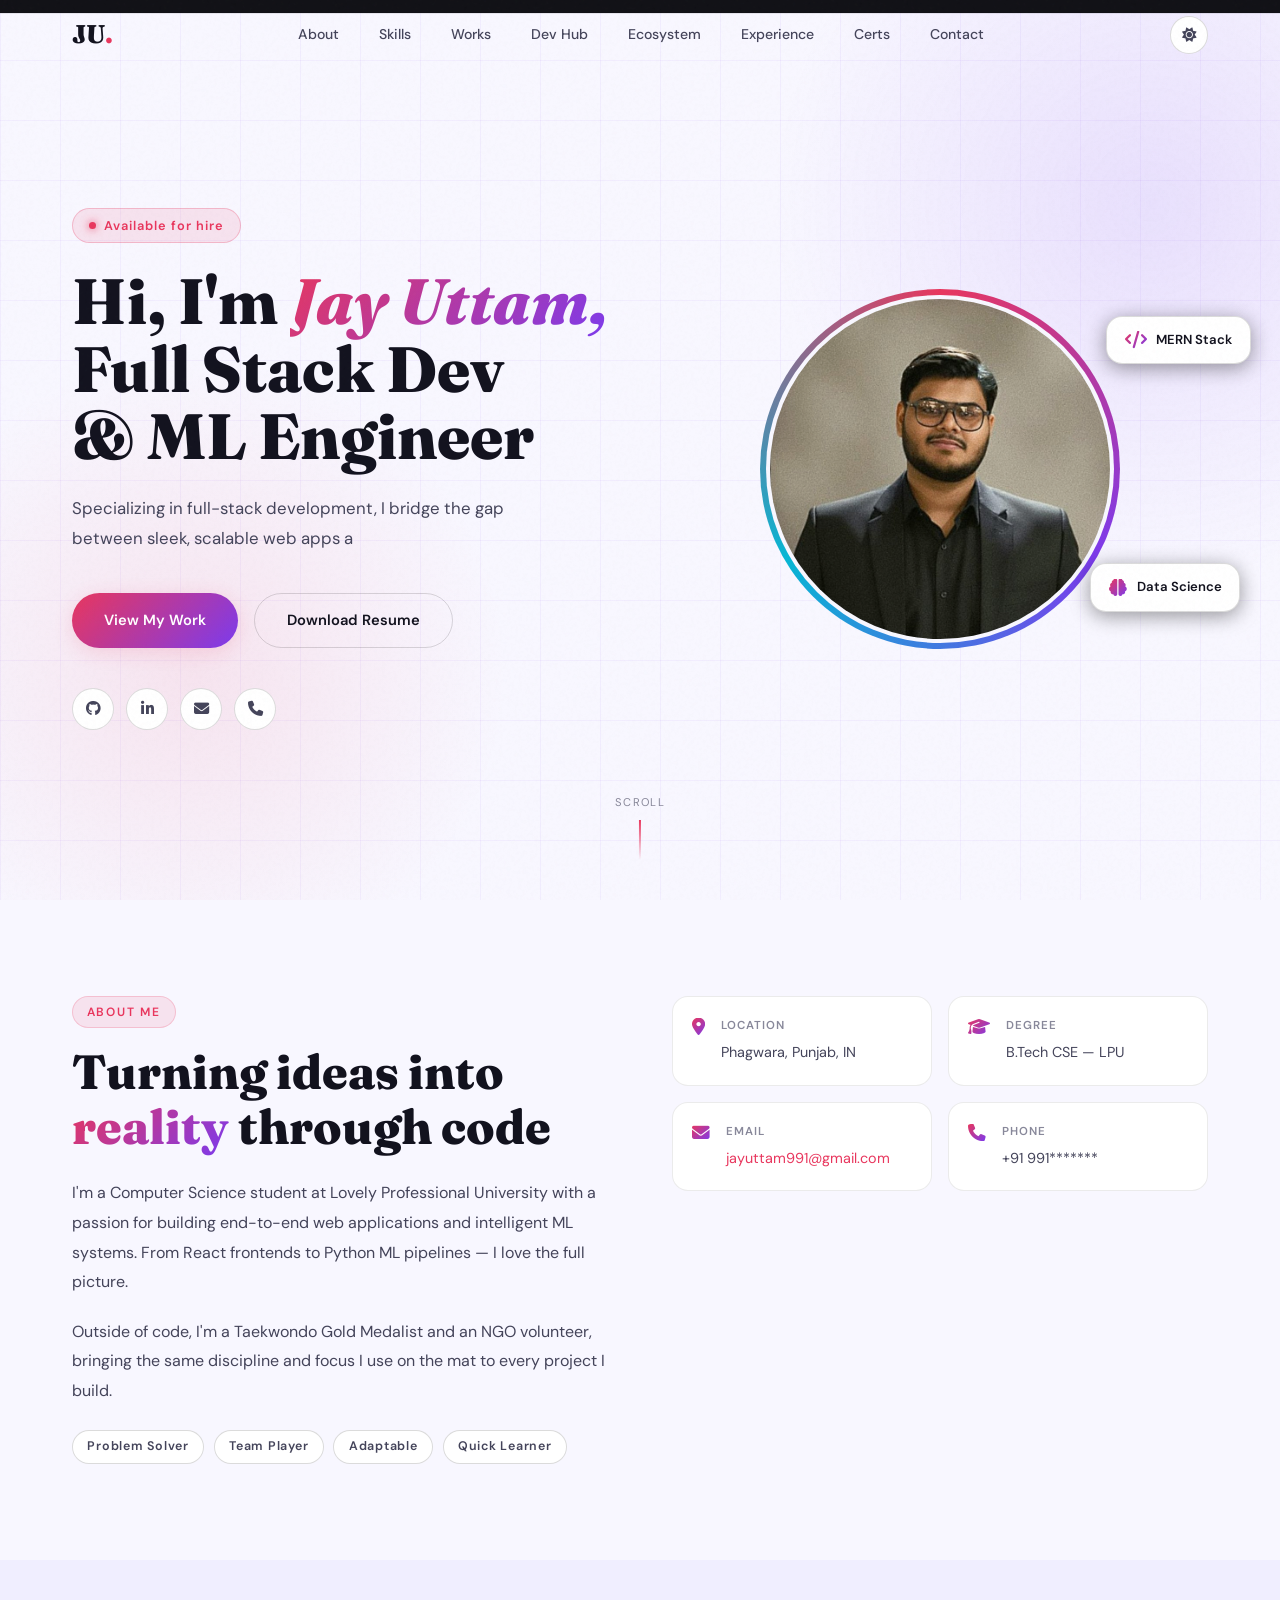
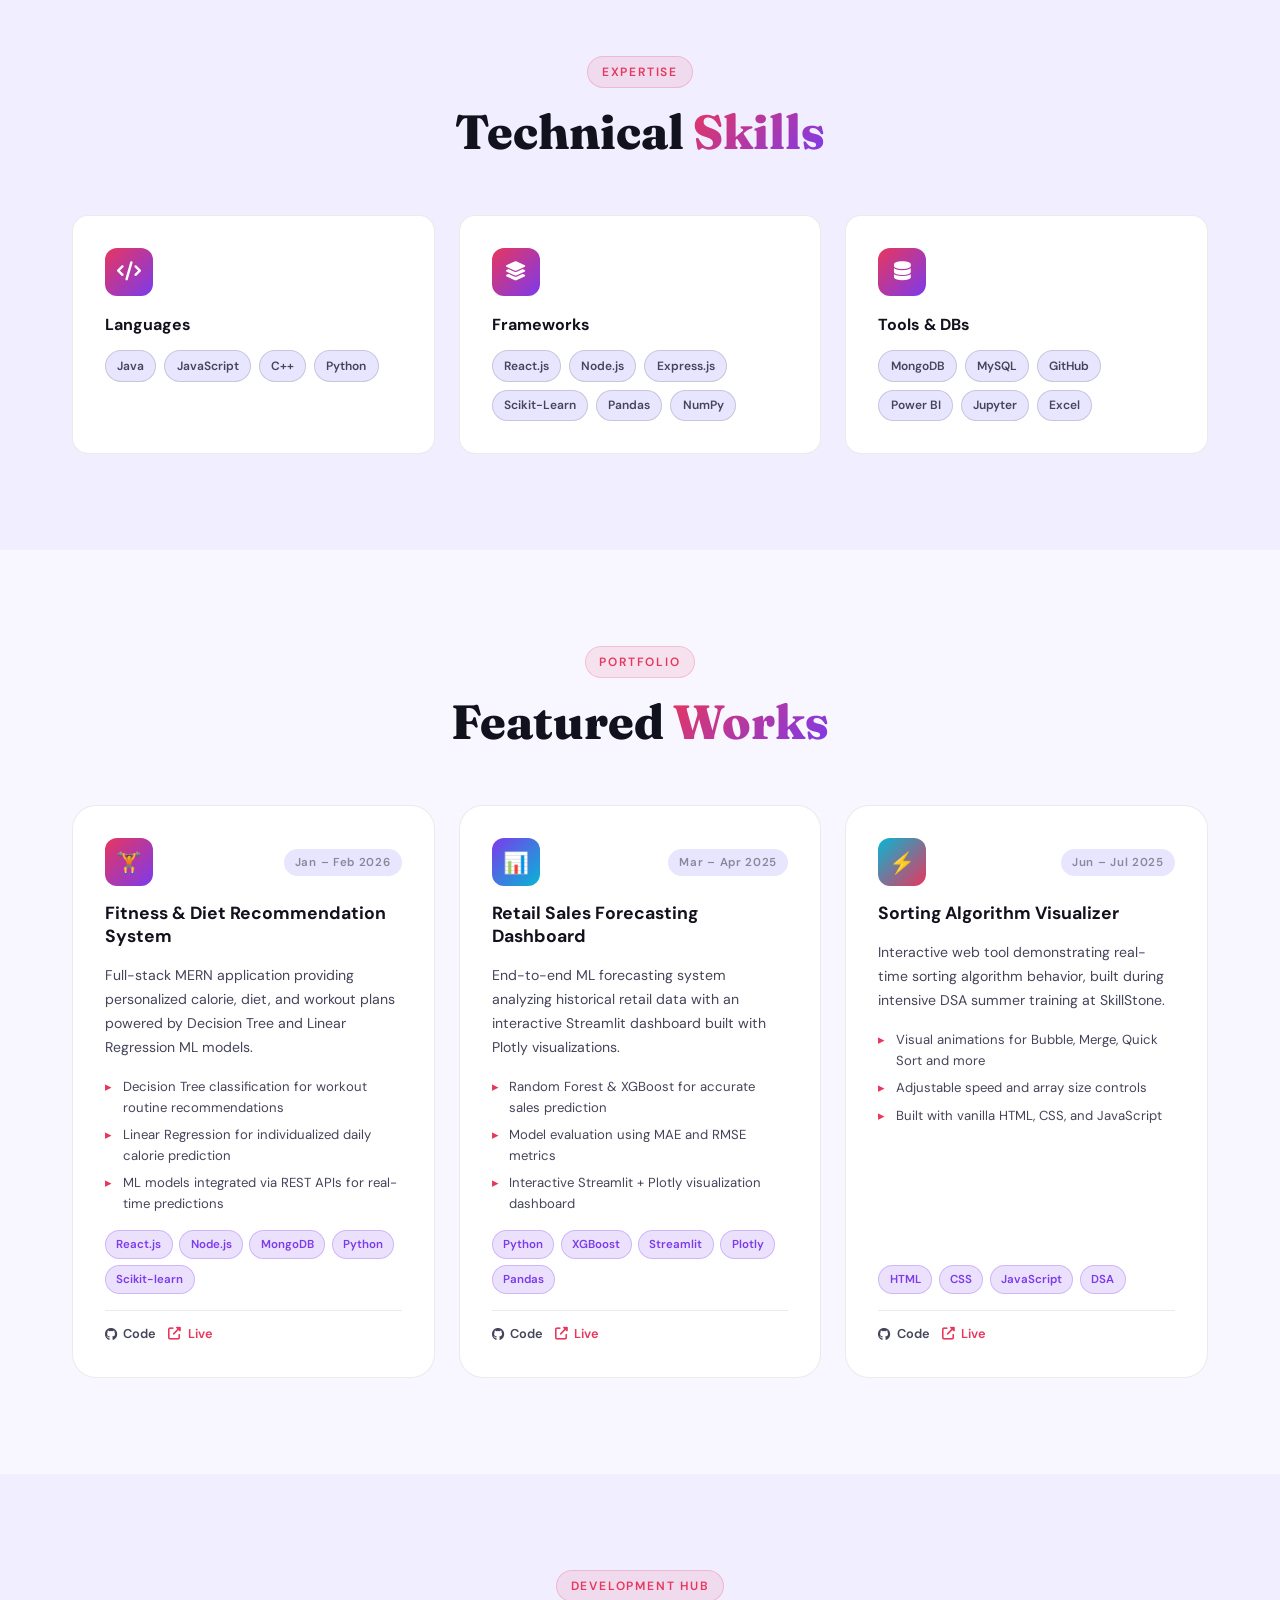
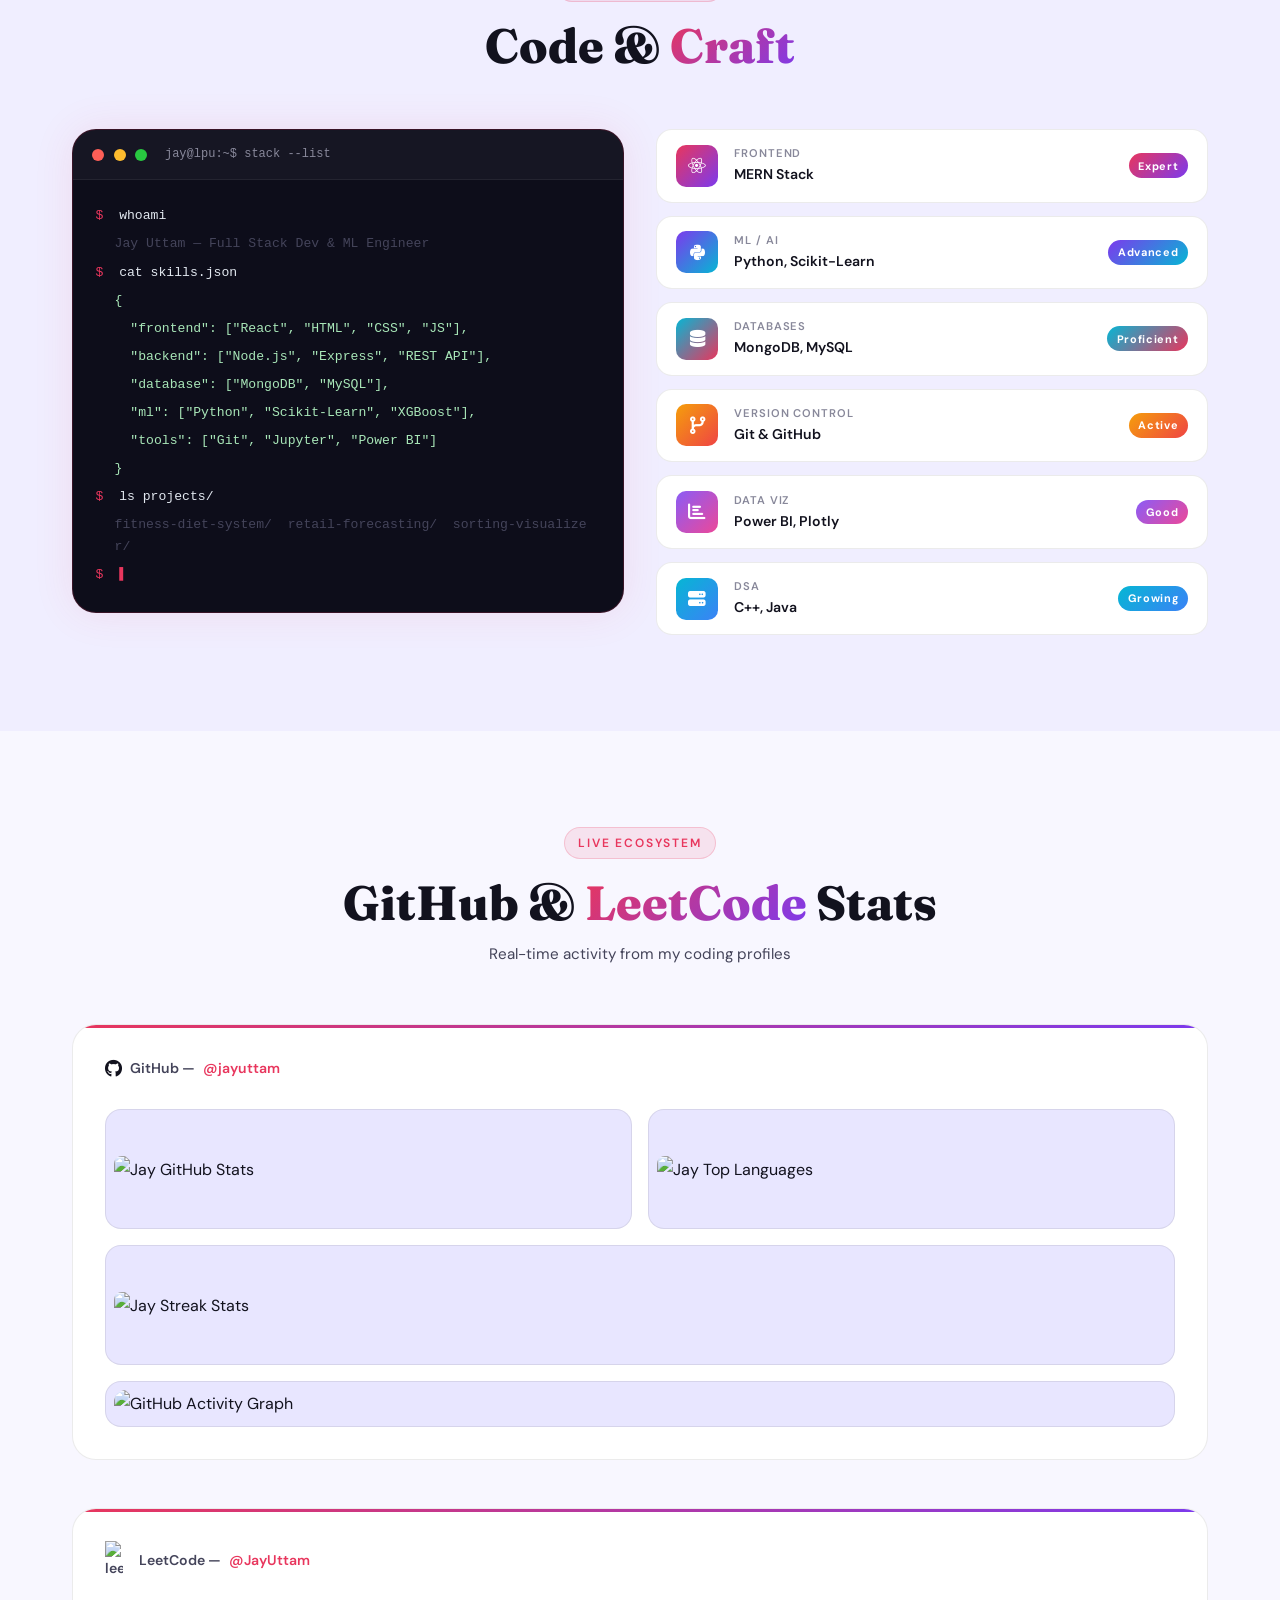
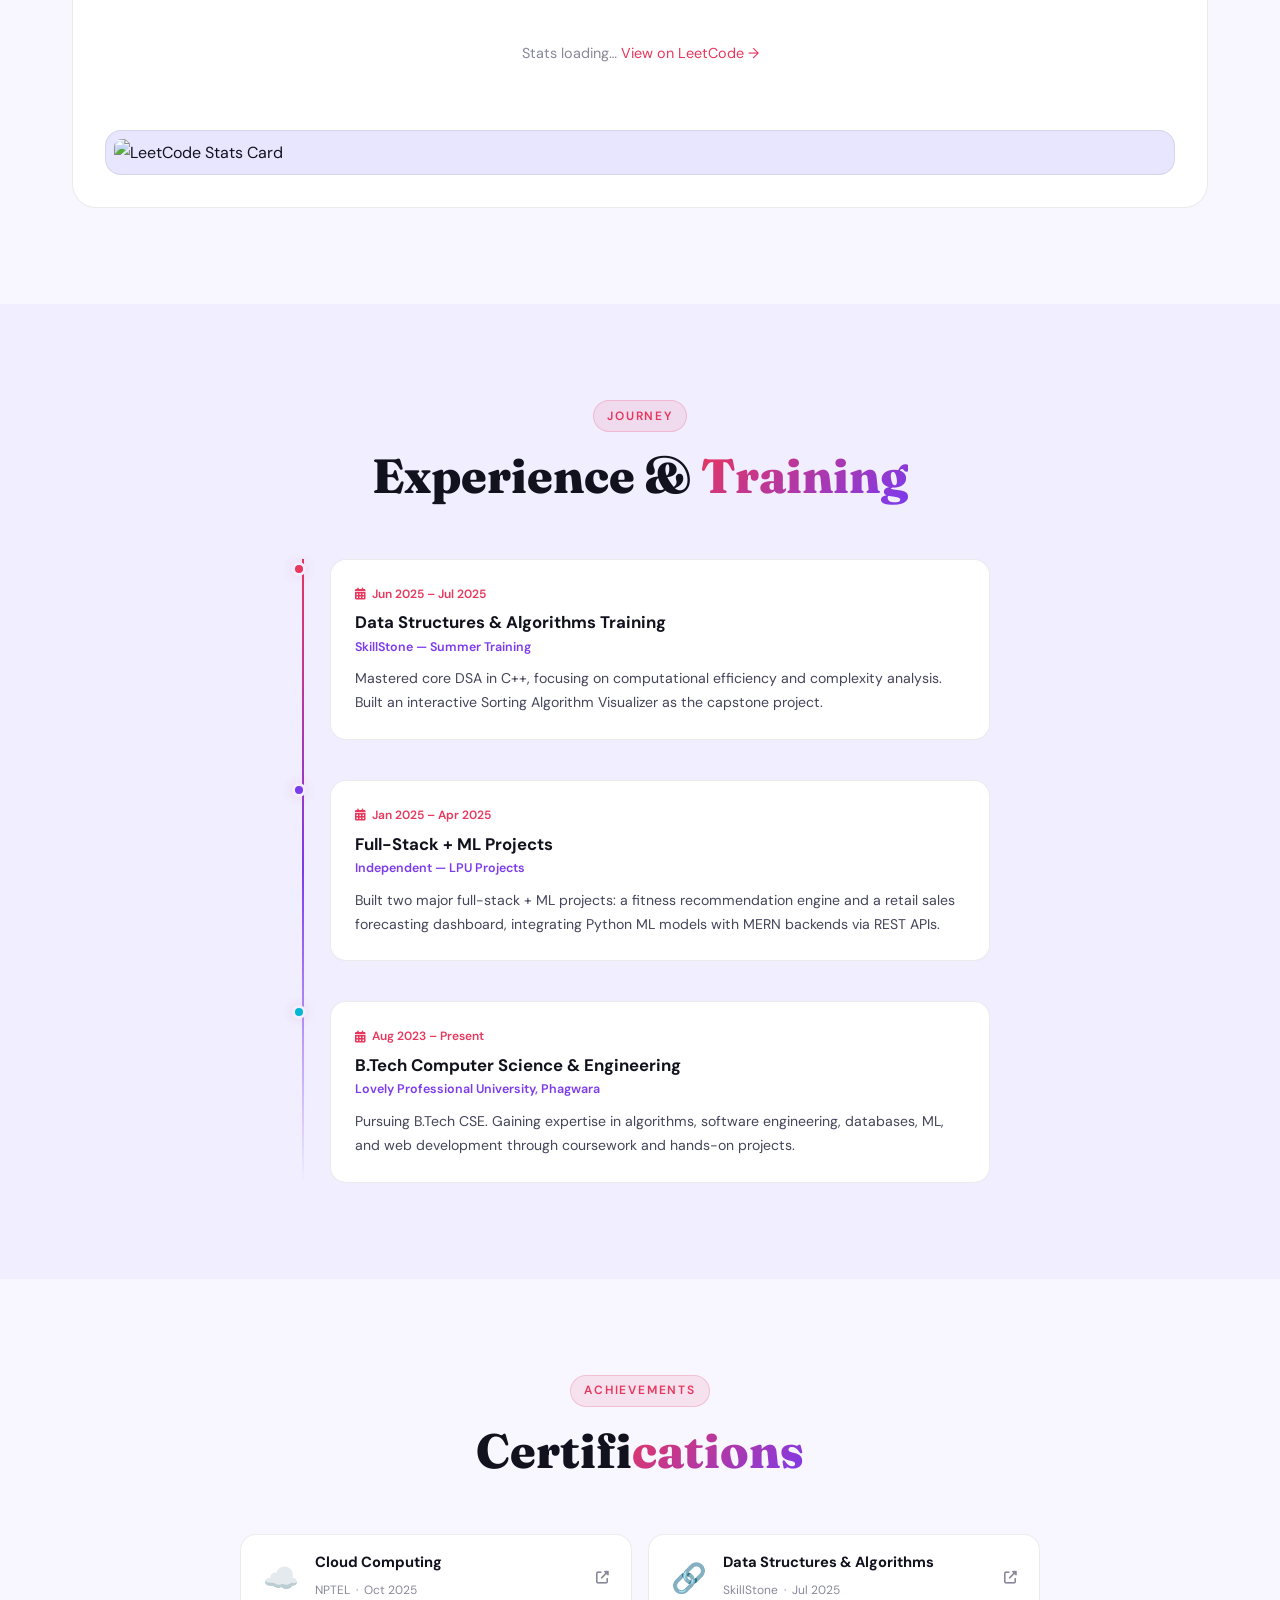
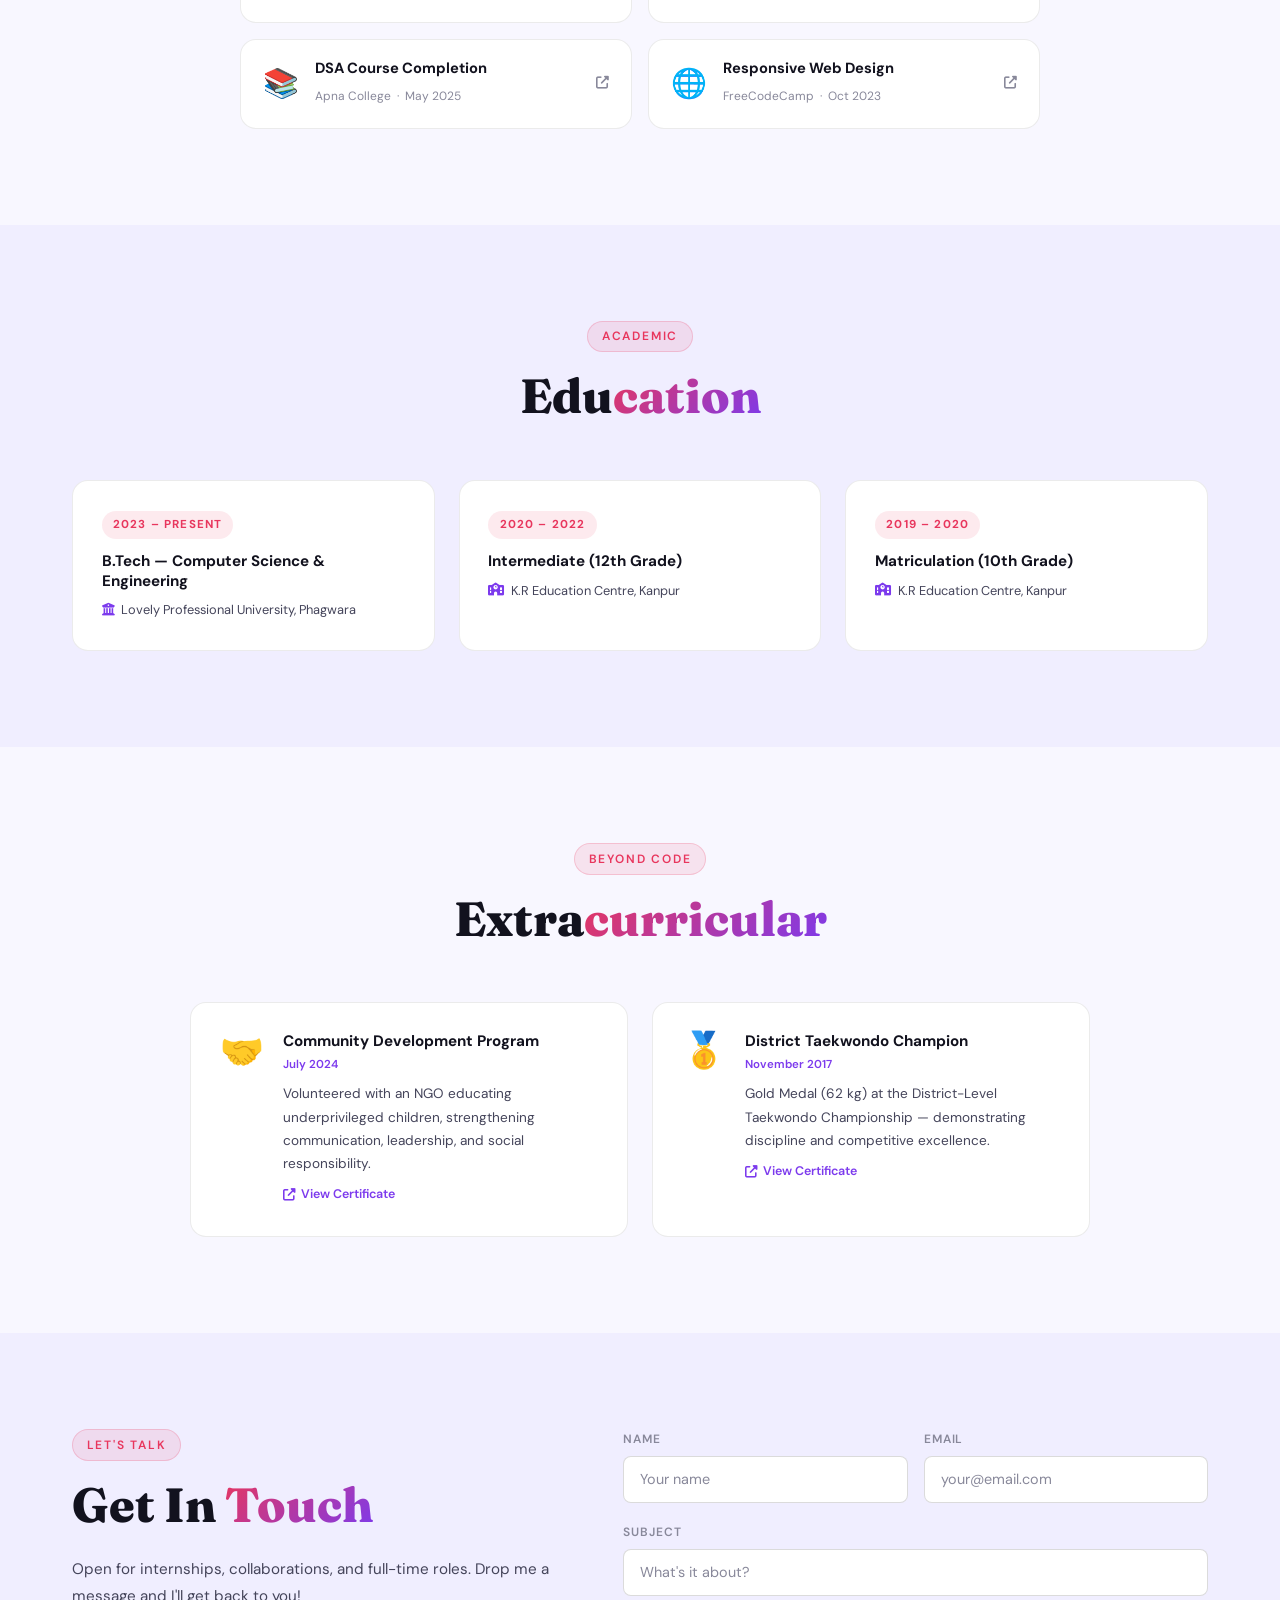
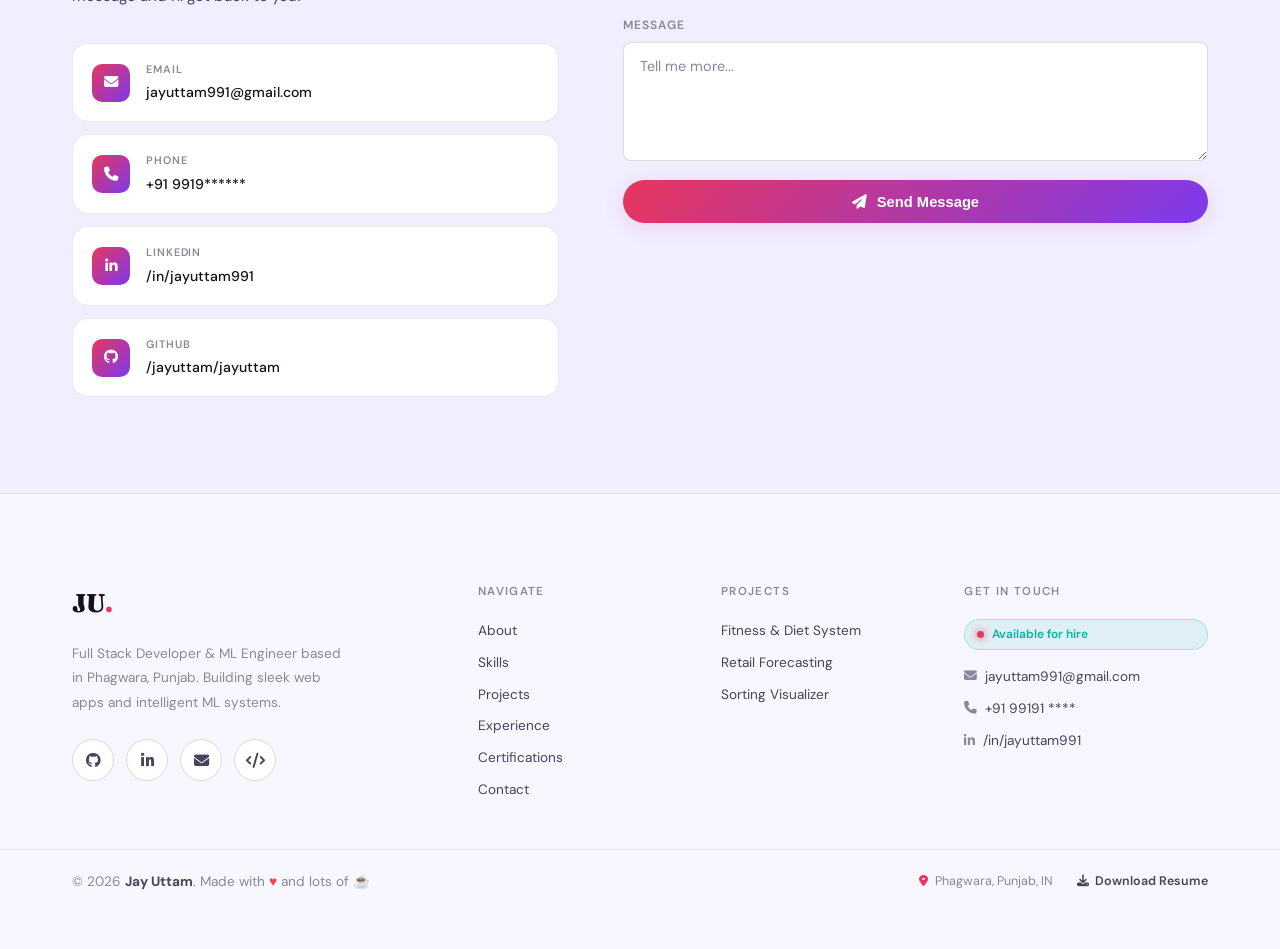
==== index.html @ 784cc9d4 "Rename index1.html to index.html" ====
<!DOCTYPE html>
<html lang="en" data-theme="light">
<head>
  <meta charset="UTF-8" />
  <meta name="viewport" content="width=device-width, initial-scale=1.0" />
  <!-- =====================================================
       PAGE TITLE — change to your name / brand
       ===================================================== -->
  <title>Jay Uttam — Full Stack Developer &amp; ML Engineer</title>
  <link rel="preconnect" href="https://fonts.googleapis.com" />
  <!-- FONTS: swap Fraunces / DM Sans with any Google Font pair you like -->
  <link href="https://fonts.googleapis.com/css2?family=Fraunces:ital,opsz,wght@0,9..144,300;0,9..144,600;0,9..144,800;1,9..144,400&family=DM+Sans:opsz,wght@9..40,300;9..40,400;9..40,500;9..40,600&display=swap" rel="stylesheet" />
  <link rel="stylesheet" href="https://cdnjs.cloudflare.com/ajax/libs/font-awesome/6.5.0/css/all.min.css" />
  <link rel="stylesheet" href="style.css" />
</head>
<body>

  <!-- =====================================================
       NAVBAR
       nav-logo text = your brand / initials
       nav-links = sections you want in the menu
       ===================================================== -->
  <header class="navbar" id="navbar">
    <div class="nav-inner container">
      <a href="#hero" class="nav-logo">JU<span>.</span></a><!-- CHANGE: your name/initial -->
      <nav class="nav-links" id="navLinks">
        <a href="#about">About</a>
        <a href="#skills">Skills</a>
        <a href="#projects">Works</a>
        <a href="#devhub">Dev Hub</a>
        <a href="#ecosystem">Ecosystem</a>
        <a href="#experience">Experience</a>
        <a href="#certificates">Certs</a>
        <a href="#contact">Contact</a>
      </nav>
      <div class="nav-actions">
        <button class="theme-toggle" id="themeToggle" aria-label="Toggle theme">
          <i class="fas fa-sun" id="themeIcon"></i>
        </button>
        <button class="hamburger" id="hamburger" aria-label="Menu">
          <span></span><span></span><span></span>
        </button>
      </div>
    </div>
  </header>

  <!-- Mobile nav (mirrors nav-links above) -->
  <div class="mobile-nav" id="mobileNav">
    <a href="#about"       class="mob-link">About</a>
    <a href="#skills"      class="mob-link">Skills</a>
    <a href="#projects"    class="mob-link">Works</a>
    <a href="#devhub"      class="mob-link">Dev Hub</a>
    <a href="#ecosystem"   class="mob-link">Ecosystem</a>
    <a href="#experience"  class="mob-link">Experience</a>
    <a href="#certificates" class="mob-link">Certs</a>
    <a href="#contact"     class="mob-link">Contact</a>
  </div>

  <!-- =====================================================
       HERO SECTION
       ===================================================== -->
  <section id="hero" class="hero">
    <div class="container hero-grid">

      <!-- LEFT: text content -->
      <div class="hero-text">
        <!-- CHIP: availability badge — edit text freely -->
        <div class="hero-chip fade-up">
          <span class="chip-dot"></span> Available for hire
        </div>

        <!-- MAIN HEADING: your name + tagline -->
        <h1 class="hero-heading fade-up delay-1">
          Hi, I&apos;m <em>Jay Uttam,</em><br>
          Full Stack Dev<br>
          &amp; ML Engineer
        </h1>

        <!-- SUB-TEXT: one-liner about you -->
        <p class="hero-sub fade-up delay-2" id="heroSub">
          Specializing in full-stack development, I bridge the gap between sleek, scalable web apps and powerful machine learning. I turn raw data into actionable, user-friendly solutions.
        </p>

        <!-- CTA BUTTONS: href="#projects" = scroll to projects, second = resume link -->
        <div class="hero-cta fade-up delay-3">
          <a href="#projects" class="btn btn-primary">View My Work</a>
          <a href="Jay's CV.pdf" download="Jay's Resume" class="btn btn-outline"><!-- CHANGE: link to your resume PDF -->Download Resume</a>
        </div>

        <!-- SOCIAL ICONS: replace hrefs with your profiles -->
        <div class="hero-socials fade-up delay-4">
          <a href="https://github.com/jayuttam/jayuttam"        target="_blank" class="soc-btn" title="GitHub"><i class="fab fa-github"></i></a>
          <a href="https://www.linkedin.com/in/jayuttam991/"    target="_blank" class="soc-btn" title="LinkedIn"><i class="fab fa-linkedin-in"></i></a>
          <a href="/cdn-cgi/l/email-protection#f19b9088848585909cc8c8c0b1969c90989ddf929e9c" class="soc-btn" title="Email"><i class="fas fa-envelope"></i></a>
          <a href="tel:+919919148560"                            class="soc-btn" title="Phone"><i class="fas fa-phone"></i></a>
        </div>
      </div><!-- /hero-text -->

      <!-- RIGHT: profile photo + floating badge cards -->
      <div class="hero-img-wrap fade-up delay-2">
        <div class="hero-avatar">
          <!-- Spinning gradient ring — color controlled in style.css :root -->
          <div class="avatar-ring"></div>
          <!-- PROFILE PHOTO — base64 embedded, no external file needed -->
          <img
            class="avatar-photo"
            src="[data-uri]"
            alt="Jay Uttam — profile photo"
          />
        </div>

        <!-- FLOATING BADGE CARDS — edit icon class + text freely -->
        <div class="hero-badge-card card-top">
          <i class="fas fa-code"></i>
          <span>MERN Stack</span><!-- CHANGE: your top skill -->
        </div>
        <div class="hero-badge-card card-bot">
          <i class="fas fa-brain"></i>
          <span>Data Science</span><!-- CHANGE: your second skill -->
        </div>
      </div><!-- /hero-img-wrap -->

    </div><!-- /hero-grid -->

    <!-- Animated scroll indicator -->
    <div class="hero-scroll-hint">
      <span>scroll</span>
      <div class="scroll-bar"></div>
    </div>
  </section>


  <!-- =====================================================
       ABOUT SECTION
       ===================================================== -->
  <section id="about" class="section">
    <div class="container about-grid">

      <!-- LEFT: text -->
      <div class="about-left reveal">
        <div class="section-tag">About Me</div><!-- CHANGE: section label -->
        <h2 class="section-title">Turning ideas into <em>reality</em> through code</h2><!-- CHANGE: heading -->

        <!-- PARAGRAPHS: your bio — add/remove <p> tags freely -->
        <p class="about-text">
          I&apos;m a Computer Science student at Lovely Professional University with a passion for building end-to-end web applications and intelligent ML systems. From React frontends to Python ML pipelines — I love the full picture.
        </p>
        <p class="about-text">
          Outside of code, I&apos;m a Taekwondo Gold Medalist and an NGO volunteer, bringing the same discipline and focus I use on the mat to every project I build.
        </p>

        <!-- PERSONALITY TAGS: add/remove freely -->
        <div class="about-tags">
          <span class="atag">Problem Solver</span>
          <span class="atag">Team Player</span>
          <span class="atag">Adaptable</span>
          <span class="atag">Quick Learner</span>
        </div>
      </div>

      <!-- RIGHT: contact info cards -->
      <div class="about-right reveal delay-1">
        <div class="info-cards">
          <!-- INFO CARD template: icon | strong (label) | span (value) -->
          <div class="info-card">
            <i class="fas fa-map-marker-alt"></i>
            <div><strong>Location</strong><span>Phagwara, Punjab, IN</span></div>
          </div>
          <div class="info-card">
            <i class="fas fa-graduation-cap"></i>
            <div><strong>Degree</strong><span>B.Tech CSE — LPU</span></div>
          </div>
          <div class="info-card">
            <i class="fas fa-envelope"></i>
            <div><strong>Email</strong><span><a href="/cdn-cgi/l/email-protection" class="__cf_email__" data-cfemail="95fff4ece0e1e1f4f8acaca4d5f2f8f4fcf9bbf6faf8">jayuttam991@gmail.com</a></span></div><!-- CHANGE -->
          </div>
          <div class="info-card">
            <i class="fas fa-phone"></i>
            <div><strong>Phone</strong><span>+91 991*******</span></div><!-- CHANGE -->
          </div>
        </div>
      </div>

    </div>
  </section>

  <!-- =====================================================
       SKILLS SECTION
       ===================================================== -->
  <section id="skills" class="section section-alt">
    <div class="container">
      <div class="section-header reveal">
        <div class="section-tag">Expertise</div>
        <h2 class="section-title">Technical <em>Skills</em></h2>
      </div>

      <!-- SKILL CATEGORY CARDS — duplicate / remove .skill-cat blocks as needed -->
      <div class="skills-cats reveal delay-1">

        <div class="skill-cat">
          <div class="sc-icon"><i class="fas fa-code"></i></div><!-- CHANGE: icon -->
          <h4>Languages</h4><!-- CHANGE: category name -->
          <div class="sc-tags">
            <!-- CHANGE: add/remove <span> for each skill -->
            <span>Java</span><span>JavaScript</span><span>C++</span><span>Python</span>
          </div>
        </div>

        <div class="skill-cat">
          <div class="sc-icon"><i class="fas fa-layer-group"></i></div>
          <h4>Frameworks</h4>
          <div class="sc-tags">
            <span>React.js</span><span>Node.js</span><span>Express.js</span>
            <span>Scikit-Learn</span><span>Pandas</span><span>NumPy</span>
          </div>
        </div>

        <div class="skill-cat">
          <div class="sc-icon"><i class="fas fa-database"></i></div>
          <h4>Tools &amp; DBs</h4>
          <div class="sc-tags">
            <span>MongoDB</span><span>MySQL</span><span>GitHub</span>
            <span>Power BI</span><span>Jupyter</span><span>Excel</span>
          </div>
        </div>

      </div><!-- /skills-cats -->
    </div>
  </section>

  <!-- =====================================================
       PROJECTS SECTION
       Duplicate .proj-card block for each project
       ===================================================== -->
  <section id="projects" class="section">
    <div class="container">
      <div class="section-header reveal">
        <div class="section-tag">Portfolio</div>
        <h2 class="section-title">Featured <em>Works</em></h2>
      </div>

      <div class="projects-grid">

        <!-- PROJECT CARD 1 -->
         
        <div class="proj-card reveal">
          <div class="proj-top">
            <div class="proj-icon">🏋️</div><!-- CHANGE: emoji or icon -->
            <span class="proj-date">Jan – Feb 2026</span><!-- CHANGE: date -->
          </div>
          <h3>Fitness &amp; Diet Recommendation System</h3><!-- CHANGE: project title -->
          <p>Full-stack MERN application providing personalized calorie, diet, and workout plans powered by Decision Tree and Linear Regression ML models.</p><!-- CHANGE: short description -->
          <ul class="proj-bullets">
            <!-- CHANGE: add/remove bullet points -->
            <li>Decision Tree classification for workout routine recommendations</li>
            <li>Linear Regression for individualized daily calorie prediction</li>
            <li>ML models integrated via REST APIs for real-time predictions</li>
          </ul>
          <div class="proj-stack">
            <!-- CHANGE: tech stack tags -->
            <span>React.js</span><span>Node.js</span><span>MongoDB</span><span>Python</span><span>Scikit-learn</span>
          </div>
          <!-- OPTIONAL: add GitHub/Live links -->
          <div class="proj-links">
            <a href="https://github.com/jayuttam/fitness-diet-recommendation-system" class="proj-link"><i class="fab fa-github"></i> Code</a>
            <a href="https://fitness-diet-recommendation-system-self.vercel.app/" class="proj-link proj-link-live"><i class="fas fa-external-link-alt"></i> Live</a>
          </div> 
        </div>

        <!-- PROJECT CARD 2 -->
        <div class="proj-card reveal delay-1">
          <div class="proj-top">
            <div class="proj-icon" style="background:var(--grad2)">📊</div><!-- CHANGE: use --grad, --grad2, or --grad3 -->
            <span class="proj-date">Mar – Apr 2025</span>
          </div>
          <h3>Retail Sales Forecasting Dashboard</h3>
          <p>End-to-end ML forecasting system analyzing historical retail data with an interactive Streamlit dashboard built with Plotly visualizations.</p>
          <ul class="proj-bullets">
            <li>Random Forest &amp; XGBoost for accurate sales prediction</li>
            <li>Model evaluation using MAE and RMSE metrics</li>
            <li>Interactive Streamlit + Plotly visualization dashboard</li>
          </ul>
          <div class="proj-stack">
            <span>Python</span><span>XGBoost</span><span>Streamlit</span><span>Plotly</span><span>Pandas</span>
          </div>
           <div class="proj-links">
            <a href="https://github.com/jayuttam/Python_Project" class="proj-link"><i class="fab fa-github"></i> Code</a>
            <a href="https://retailsalesforecastingapps.streamlit.app/" class="proj-link proj-link-live"><i class="fas fa-external-link-alt"></i> Live</a>
          </div> 
        </div>

        <!-- PROJECT CARD 3 -->
        <div class="proj-card reveal delay-2">
          <div class="proj-top">
            <div class="proj-icon" style="background:var(--grad3)">⚡</div>
            <span class="proj-date">Jun – Jul 2025</span>
          </div>
          <h3>Sorting Algorithm Visualizer</h3>
          <p>Interactive web tool demonstrating real-time sorting algorithm behavior, built during intensive DSA summer training at SkillStone.</p>
          <ul class="proj-bullets">
            <li>Visual animations for Bubble, Merge, Quick Sort and more</li>
            <li>Adjustable speed and array size controls</li>
            <li>Built with vanilla HTML, CSS, and JavaScript</li>
          </ul>
          <div class="proj-stack">
            <span>HTML</span><span>CSS</span><span>JavaScript</span><span>DSA</span>
          </div>
           <div class="proj-links">
            <a href="https://github.com/jayuttam/Sorting-Algorithm-Visualizer" class="proj-link"><i class="fab fa-github"></i> Code</a>
            <a href="https://sortingalgorithmvisualizer-lac.vercel.app/" class="proj-link proj-link-live"><i class="fas fa-external-link-alt"></i> Live</a>
          </div> 
        </div>

      </div><!-- /projects-grid -->
    </div>
  </section>

  <!-- =====================================================
       DEV HUB SECTION
       ===================================================== -->
  <section id="devhub" class="section section-alt">
    <div class="container">
      <div class="section-header reveal">
        <div class="section-tag">Development Hub</div>
        <h2 class="section-title">Code &amp; <em>Craft</em></h2>
      </div>

      <div class="devhub-grid">

        <!-- Terminal / Stack Card -->
        <div class="devhub-terminal reveal">
          <div class="terminal-header">
            <span class="t-dot t-red"></span>
            <span class="t-dot t-yellow"></span>
            <span class="t-dot t-green"></span>
            <span class="t-title">jay@lpu:~$ stack --list</span>
          </div>
          <div class="terminal-body">
            <div class="t-line"><span class="t-prompt">$</span> <span class="t-cmd">whoami</span></div>
            <div class="t-line t-out">Jay Uttam — Full Stack Dev &amp; ML Engineer</div>
            <div class="t-line"><span class="t-prompt">$</span> <span class="t-cmd">cat skills.json</span></div>
            <div class="t-line t-out t-json">{</div>
            <div class="t-line t-out t-json">&nbsp;&nbsp;"frontend": ["React", "HTML", "CSS", "JS"],</div>
            <div class="t-line t-out t-json">&nbsp;&nbsp;"backend": ["Node.js", "Express", "REST API"],</div>
            <div class="t-line t-out t-json">&nbsp;&nbsp;"database": ["MongoDB", "MySQL"],</div>
            <div class="t-line t-out t-json">&nbsp;&nbsp;"ml": ["Python", "Scikit-Learn", "XGBoost"],</div>
            <div class="t-line t-out t-json">&nbsp;&nbsp;"tools": ["Git", "Jupyter", "Power BI"]</div>
            <div class="t-line t-out t-json">}</div>
            <div class="t-line"><span class="t-prompt">$</span> <span class="t-cmd">ls projects/</span></div>
            <div class="t-line t-out">fitness-diet-system/&nbsp;&nbsp;retail-forecasting/&nbsp;&nbsp;sorting-visualizer/</div>
            <div class="t-line"><span class="t-prompt">$</span> <span class="t-cursor">▌</span></div>
          </div>
        </div>

        <!-- Dev Stats Cards -->
        <div class="devhub-stats reveal delay-1">

          <div class="dstat-card">
            <div class="dstat-icon"><i class="fab fa-react"></i></div>
            <div class="dstat-info">
              <span class="dstat-label">Frontend</span>
              <span class="dstat-val">MERN Stack</span>
            </div>
            <div class="dstat-badge">Expert</div>
          </div>

          <div class="dstat-card">
            <div class="dstat-icon" style="background:var(--grad2)"><i class="fab fa-python"></i></div>
            <div class="dstat-info">
              <span class="dstat-label">ML / AI</span>
              <span class="dstat-val">Python, Scikit-Learn</span>
            </div>
            <div class="dstat-badge" style="background:var(--grad2)">Advanced</div>
          </div>

          <div class="dstat-card">
            <div class="dstat-icon" style="background:var(--grad3)"><i class="fas fa-database"></i></div>
            <div class="dstat-info">
              <span class="dstat-label">Databases</span>
              <span class="dstat-val">MongoDB, MySQL</span>
            </div>
            <div class="dstat-badge" style="background:var(--grad3)">Proficient</div>
          </div>

          <div class="dstat-card">
            <div class="dstat-icon" style="background:linear-gradient(135deg,#f59e0b,#ef4444)"><i class="fas fa-code-branch"></i></div>
            <div class="dstat-info">
              <span class="dstat-label">Version Control</span>
              <span class="dstat-val">Git &amp; GitHub</span>
            </div>
            <div class="dstat-badge" style="background:linear-gradient(135deg,#f59e0b,#ef4444)">Active</div>
          </div>

          <div class="dstat-card">
            <div class="dstat-icon" style="background:linear-gradient(135deg,#8b5cf6,#ec4899)"><i class="fas fa-chart-bar"></i></div>
            <div class="dstat-info">
              <span class="dstat-label">Data Viz</span>
              <span class="dstat-val">Power BI, Plotly</span>
            </div>
            <div class="dstat-badge" style="background:linear-gradient(135deg,#8b5cf6,#ec4899)">Good</div>
          </div>

          <div class="dstat-card">
            <div class="dstat-icon" style="background:linear-gradient(135deg,#06b6d4,#3b82f6)"><i class="fas fa-server"></i></div>
            <div class="dstat-info">
              <span class="dstat-label">DSA</span>
              <span class="dstat-val">C++, Java</span>
            </div>
            <div class="dstat-badge" style="background:linear-gradient(135deg,#06b6d4,#3b82f6)">Growing</div>
          </div>

        </div>

      </div><!-- /devhub-grid -->
    </div>
  </section>

  <!-- =====================================================
       LIVE GITHUB + LEETCODE ECOSYSTEM SECTION
       ===================================================== -->
  <section id="ecosystem" class="section">
    <div class="container">
      <div class="section-header reveal">
        <div class="section-tag">Live Ecosystem</div>
        <h2 class="section-title">GitHub &amp; <em>LeetCode</em> Stats</h2>
        <p class="ecosystem-sub">Real-time activity from my coding profiles</p>
      </div>

      <!-- GitHub Stats -->
      <div class="eco-block reveal">
        <div class="eco-platform-label">
          <i class="fab fa-github"></i> GitHub — <a href="https://github.com/jayuttam" target="_blank">@jayuttam</a>
        </div>
        <div class="github-stats-grid">
          <div class="gh-stat-img">
            <img
              src="https://github-readme-stats.vercel.app/api?username=jayuttam&show_icons=true&theme=radical&hide_border=true&bg_color=00000000&title_color=e8365d&icon_color=7c3aed&text_color=a0aec0&include_all_commits=true&count_private=true"
              alt="Jay GitHub Stats"
              loading="lazy"
            />
          </div>
          <div class="gh-stat-img">
            <img
              src="https://github-readme-stats.vercel.app/api/top-langs/?username=jayuttam&layout=compact&theme=radical&hide_border=true&bg_color=00000000&title_color=e8365d&text_color=a0aec0&langs_count=8"
              alt="Jay Top Languages"
              loading="lazy"
            />
          </div>
          <div class="gh-stat-img gh-streak">
            <img
              src="https://streak-stats.demolab.com?user=jayuttam&theme=radical&hide_border=true&background=00000000&stroke=e8365d&ring=7c3aed&fire=e8365d&currStreakLabel=e8365d&sideLabels=a0aec0&dates=a0aec0"
              alt="Jay Streak Stats"
              loading="lazy"
            />
          </div>
        </div>

        <!-- GitHub Activity Graph -->
        <div class="gh-activity reveal delay-1">
          <img
            src="https://github-readme-activity-graph.vercel.app/graph?username=jayuttam&theme=redical&bg_color=00000000&color=e8365d&line=7c3aed&point=e8365d&area=true&hide_border=true"
            alt="GitHub Activity Graph"
            loading="lazy"
            style="width:100%;border-radius:12px;"
          />
        </div>
      </div>

      <!-- LeetCode Stats -->
      <div class="eco-block reveal delay-1" style="margin-top:3rem;">
        <div class="eco-platform-label">
          <img src="https://leetcode.com/favicon.ico" width="18" style="vertical-align:middle;margin-right:8px;" alt="leetcode" />
          LeetCode — <a href="https://leetcode.com/u/JayUttam/" target="_blank">@JayUttam</a>
        </div>

        <div class="lc-stats-grid" id="lcStatsGrid">
          <!-- Will be populated by JS via LeetCode API -->
          <div class="lc-loading"><i class="fas fa-spinner fa-spin"></i> Loading LeetCode stats…</div>
        </div>

        <!-- LeetCode Card via leetcard service -->
        <div class="lc-card-wrap reveal delay-2">
          <img
            src="https://leetcard.jacoblin.cool/JayUttam?theme=dark&font=Nunito&ext=heatmap"
            alt="LeetCode Stats Card"
            loading="lazy"
            class="lc-card-img"
          />
        </div>
      </div>

    </div>
  </section>

  <!-- =====================================================
       EXPERIENCE / TIMELINE
       Duplicate .tl-item for each entry (newest first)
       ===================================================== -->
  <section id="experience" class="section section-alt">
    <div class="container">
      <div class="section-header reveal">
        <div class="section-tag">Journey</div>
        <h2 class="section-title">Experience &amp; <em>Training</em></h2>
      </div>

      <div class="timeline">

        <!-- TIMELINE ITEM 1 -->
        <div class="tl-item reveal">
          <div class="tl-dot"></div><!-- dot color = var(--accent) by default; override inline with style="background:#hex" -->
          <div class="tl-body">
            <span class="tl-date"><i class="fas fa-calendar-alt"></i> Jun 2025 – Jul 2025</span><!-- CHANGE: date -->
            <h4>Data Structures &amp; Algorithms Training</h4><!-- CHANGE: title -->
            <span class="tl-org">SkillStone — Summer Training</span><!-- CHANGE: org -->
            <p>Mastered core DSA in C++, focusing on computational efficiency and complexity analysis. Built an interactive Sorting Algorithm Visualizer as the capstone project.</p><!-- CHANGE: description -->
          </div>
        </div>

        <!-- TIMELINE ITEM 2 -->
        <div class="tl-item reveal delay-1">
          <div class="tl-dot" style="background:var(--accent2)"></div>
          <div class="tl-body">
            <span class="tl-date"><i class="fas fa-calendar-alt"></i> Jan 2025 – Apr 2025</span>
            <h4>Full-Stack + ML Projects</h4>
            <span class="tl-org">Independent — LPU Projects</span>
            <p>Built two major full-stack + ML projects: a fitness recommendation engine and a retail sales forecasting dashboard, integrating Python ML models with MERN backends via REST APIs.</p>
          </div>
        </div>

        <!-- TIMELINE ITEM 3 -->
        <div class="tl-item reveal delay-2">
          <div class="tl-dot" style="background:var(--accent3)"></div>
          <div class="tl-body">
            <span class="tl-date"><i class="fas fa-calendar-alt"></i> Aug 2023 – Present</span>
            <h4>B.Tech Computer Science &amp; Engineering</h4>
            <span class="tl-org">Lovely Professional University, Phagwara</span>
            <p>Pursuing B.Tech CSE. Gaining expertise in algorithms, software engineering, databases, ML, and web development through coursework and hands-on projects.</p>
          </div>
        </div>

      </div><!-- /timeline -->
    </div>
  </section>

  <!-- =====================================================
       CERTIFICATES — duplicate .cert-card as needed
       ===================================================== -->
  <section id="certificates" class="section">
    <div class="container">
      <div class="section-header reveal">
        <div class="section-tag">Achievements</div>
        <h2 class="section-title">Certifi<em>cations</em></h2>
      </div>

      <div class="certs-grid">
        <!-- CERT CARD template: emoji | title | issuer · date -->
        <a href="https://drive.google.com/file/d/1JWBEppJs_ileSXzouCXBsT3d2OrrB_ay/view?usp=drive_link" target="_blank" class="cert-link">
        <div class="cert-card reveal">
          <div class="cert-ico">☁️</div>
          <div class="cert-info"><h4>Cloud Computing</h4><span>NPTEL &nbsp;·&nbsp; Oct 2025</span></div>
          <i class="fas fa-external-link-alt cert-arrow"></i>
        </div>
        </a>
        <a href="https://drive.google.com/file/d/112GAtGafLwpWBrC89N-TZsPn3dDt2MH-/view" target="_blank" class="cert-link">
        <div class="cert-card reveal delay-1">
          <div class="cert-ico">🔗</div>
          <div class="cert-info"><h4>Data Structures &amp; Algorithms</h4><span>SkillStone &nbsp;·&nbsp; Jul 2025</span></div>
          <i class="fas fa-external-link-alt cert-arrow"></i>
        </div>
        </a>
        <a href="https://drive.google.com/file/d/1Gl7Sf7jfAtU9NV7DmAzRv2mMFIrpqmH3/view?usp=drive_link" target="_blank" class="cert-link">
        <div class="cert-card reveal delay-2">
          <div class="cert-ico">📚</div>
          <div class="cert-info"><h4>DSA Course Completion</h4><span>Apna College &nbsp;·&nbsp; May 2025</span></div>
          <i class="fas fa-external-link-alt cert-arrow"></i>
        </div>
        </a>
        <a href="https://www.freecodecamp.org/certification/fccce5b2f85-1b2a-4f01-955b-5ad77ebc0fe1/responsive-web-design" target="_blank" class="cert-link">
        <div class="cert-card reveal delay-3">
          <div class="cert-ico">🌐</div>
          <div class="cert-info"><h4>Responsive Web Design</h4><span>FreeCodeCamp &nbsp;·&nbsp; Oct 2023</span></div>
          <i class="fas fa-external-link-alt cert-arrow"></i>
        </div>
        </a>
      </div>

    </div>
  </section>

  <!-- =====================================================
       EDUCATION — duplicate .edu-card as needed
       ===================================================== -->
  <section class="section section-alt">
    <div class="container">
      <div class="section-header reveal">
        <div class="section-tag">Academic</div>
        <h2 class="section-title">Edu<em>cation</em></h2>
      </div>

      <div class="edu-grid">
        <!-- EDU CARD template: year range | degree | school | score -->
        <div class="edu-card reveal">
          <div class="edu-year">2023 – Present</div>
          <h4>B.Tech — Computer Science &amp; Engineering</h4>
          <span class="edu-school"><i class="fas fa-university"></i> Lovely Professional University, Phagwara</span>
         
        </div>
        <div class="edu-card reveal delay-1">
          <div class="edu-year">2020 – 2022</div>
          <h4>Intermediate (12th Grade)</h4>
          <span class="edu-school"><i class="fas fa-school"></i> K.R Education Centre, Kanpur</span>
        </div>
        <div class="edu-card reveal delay-2">
          <div class="edu-year">2019 – 2020</div>
          <h4>Matriculation (10th Grade)</h4>
          <span class="edu-school"><i class="fas fa-school"></i> K.R Education Centre, Kanpur</span>
        </div>
      </div>

    </div>
  </section>

  <!-- =====================================================
       EXTRACURRICULAR — duplicate .extra-card as needed
       ===================================================== -->
  <section class="section">
  <div class="container">
    <div class="section-header reveal">
      <div class="section-tag">Beyond Code</div>
      <h2 class="section-title">Extra<em>curricular</em></h2>
    </div>

    <div class="extra-grid">

      <div class="extra-card reveal">
        <div class="extra-emoji">🤝</div>
        <div>
          <h4>Community Development Program</h4>
          <span class="extra-date">July 2024</span>
          <p>Volunteered with an NGO educating underprivileged children, strengthening communication, leadership, and social responsibility.</p>
          <a href="https://drive.google.com/file/d/1QsA58dZW8TbGiXL0l--oC-JEgsqdtHky/view" target="_blank" rel="noopener" class="extra-link">
            <i class="fas fa-external-link-alt"></i> View Certificate
          </a>
        </div>
      </div>

      <div class="extra-card reveal delay-1">
        <div class="extra-emoji">🥇</div>
        <div>
          <h4>District Taekwondo Champion</h4>
          <span class="extra-date">November 2017</span>
          <p>Gold Medal (62 kg) at the District-Level Taekwondo Championship — demonstrating discipline and competitive excellence.</p>
          <a href="https://drive.google.com/file/d/1QdxdgKIV0MxOIQteRDIwsULAd7UajmdE/view" target="_blank" rel="noopener" class="extra-link">
            <i class="fas fa-external-link-alt"></i> View Certificate
          </a>
        </div>
      </div>

    </div>
  </div>
</section>

  <!-- =====================================================
       CONTACT SECTION
       ===================================================== -->
  <section id="contact" class="section section-alt">
    <div class="container contact-grid">

      <!-- LEFT: info + links -->
      <div class="contact-left reveal">
        <div class="section-tag">Let&apos;s Talk</div>
        <h2 class="section-title">Get In <em>Touch</em></h2>
        <p>Open for internships, collaborations, and full-time roles. Drop me a message and I&apos;ll get back to you!</p><!-- CHANGE: message -->

        <div class="contact-links">
          <!-- CONTACT LINK template: icon | small (label) | span (value) -->
          <a href="/cdn-cgi/l/email-protection#f89299818d8c8c9995c1c1c9b89f95999194d69b9795" class="clink">
            <i class="fas fa-envelope"></i>
            <div><small>Email</small><span><span class="__cf_email__" data-cfemail="2d474c545859594c4014141c6d4a404c4441034e4240">jayuttam991@gmail.com</span></span></div><!-- CHANGE -->
          </a>
          <a href="tel:+919919148560" class="clink">
            <i class="fas fa-phone"></i>
            <div><small>Phone</small><span>+91 9919******</span></div><!-- CHANGE -->
          </a>
          <a href="https://www.linkedin.com/in/jayuttam991/" target="_blank" class="clink">
            <i class="fab fa-linkedin-in"></i>
            <div><small>LinkedIn</small><span>/in/jayuttam991</span></div><!-- CHANGE -->
          </a>
          <a href="https://github.com/jayuttam/jayuttam" target="_blank" class="clink">
            <i class="fab fa-github"></i>
            <div><small>GitHub</small><span>/jayuttam/jayuttam</span></div><!-- CHANGE -->
          </a>
        </div>
      </div>

      <!-- RIGHT: contact form -->
      <div class="contact-right reveal delay-1">
        <form class="contact-form" onsubmit="handleForm(event)">
          <!-- Hidden fields for FormSubmit configuration -->
          <input type="hidden" name="_subject" value="New Portfolio Contact from Jay's Website" />
          <input type="hidden" name="_captcha" value="false" />
          <input type="hidden" name="_template" value="table" />
          <div class="form-row">
            <div class="fg"><label>Name</label><input type="text" name="name" placeholder="Your name" required /></div>
            <div class="fg"><label>Email</label><input type="email" name="email" placeholder="your@email.com" required /></div>
          </div>
          <div class="fg"><label>Subject</label><input type="text" name="subject" placeholder="What&apos;s it about?" /></div>
          <div class="fg"><label>Message</label><textarea name="message" rows="5" placeholder="Tell me more..."></textarea></div>
          <!-- submitBtn id used by script.js — keep it -->
          <button type="submit" class="btn btn-primary btn-full" id="submitBtn">
            <i class="fas fa-paper-plane"></i> Send Message
          </button>
        </form>
      </div>

    </div>
  </section>

  <!-- =====================================================
       FOOTER
       ===================================================== -->
  <footer class="footer">
  <div class="footer-top container">

    <!-- Brand col -->
    <div class="footer-brand">
      <a href="#hero" class="nav-logo">JU<span>.</span></a>
      <p class="footer-desc">
        Full Stack Developer &amp; ML Engineer based in Phagwara, Punjab.
        Building sleek web apps and intelligent ML systems.
      </p>
      <div class="hero-socials">
        <a href="https://github.com/jayuttam/jayuttam"     target="_blank" class="soc-btn" title="GitHub"><i class="fab fa-github"></i></a>
        <a href="https://www.linkedin.com/in/jayuttam991/" target="_blank" class="soc-btn" title="LinkedIn"><i class="fab fa-linkedin-in"></i></a>
        <a href="mailto:jayuuttam991@gmail.com"            class="soc-btn" title="Email"><i class="fas fa-envelope"></i></a>
        <a href="https://leetcode.com/u/JayUttam/"         target="_blank" class="soc-btn" title="LeetCode"><i class="fas fa-code"></i></a>
      </div>
    </div>

    <!-- Navigate -->
    <div class="footer-col">
      <h6 class="footer-col-title">Navigate</h6>
      <a href="#about">About</a>
      <a href="#skills">Skills</a>
      <a href="#projects">Projects</a>
      <a href="#experience">Experience</a>
      <a href="#certificates">Certifications</a>
      <a href="#contact">Contact</a>
    </div>

    <!-- Projects -->
    <div class="footer-col">
      <h6 class="footer-col-title">Projects</h6>
      <a href="https://fitness-diet-recommendation-system-self.vercel.app/" target="_blank">Fitness &amp; Diet System</a>
      <a href="https://github.com/jayuttam/Python_Project"                  target="_blank">Retail Forecasting</a>
      <a href="https://github.com/jayuttam/Sorting-Algorithm-Visualizer"    target="_blank">Sorting Visualizer</a>
    </div>

    <!-- Contact -->
    <div class="footer-col">
      <h6 class="footer-col-title">Get in touch</h6>
      <div class="footer-avail">
        <span class="chip-dot"></span> Available for hire
      </div>
      <a href="mailto:jayuttam991@gmail.com"><i class="fas fa-envelope"></i> jayuttam991@gmail.com</a>
      <a href="tel:+919919148560"><i class="fas fa-phone"></i> +91 99191 ****</a>
      <a href="https://www.linkedin.com/in/jayuttam991/" target="_blank"><i class="fab fa-linkedin-in"></i> /in/jayuttam991</a>
    </div>

  </div>

  <div class="footer-divider"></div>

  <div class="footer-bottom container">
    <p>© 2026 <strong>Jay Uttam</strong>. Made with <span style="color:#e44">♥</span> and lots of ☕</p>
    <div class="footer-bottom-right">
      <span class="footer-location"><i class="fas fa-map-marker-alt"></i> Phagwara, Punjab, IN</span>
      <a href="Jay's CV.pdf" download class="footer-resume-btn">
        <i class="fas fa-download"></i> Download Resume
      </a>
    </div>
  </div>
</footer>

  <script src="script.js"></script>
</body>
</html>
---- style.css ----
/* ============================================================
   JAY UTTAM — PORTFOLIO CSS
   Aesthetic: Dark Noir Futurist · Crimson + Violet accents
   Fonts: Fraunces (display) + DM Sans (body)
   ============================================================ */

/* ── CSS VARIABLES ─────────────────────────────────────────── */
:root {
  --bg:        #0a0a0f;
  --bg2:       #0f0f18;
  --bg3:       #141422;
  --surface:   #1a1a2e;
  --surface2:  #1f1f35;
  --border:    rgba(255,255,255,0.07);
  --border2:   rgba(255,255,255,0.12);

  --accent:    #e8365d;
  --accent2:   #7c3aed;
  --accent3:   #06b6d4;
  --accent-glow: rgba(232,54,93,0.35);
  --accent2-glow: rgba(124,58,237,0.3);

  --grad:  linear-gradient(135deg,#e8365d,#7c3aed);
  --grad2: linear-gradient(135deg,#7c3aed,#06b6d4);
  --grad3: linear-gradient(135deg,#06b6d4,#e8365d);

  --text:    #f0f0f8;
  --text2:   #a0a0c0;
  --text3:   #60607a;

  --nav-h:    70px;
  --radius:   16px;
  --radius-sm: 8px;
  --radius-lg: 24px;
  --shadow:   0 8px 40px rgba(0,0,0,0.6);
  --shadow-sm: 0 4px 20px rgba(0,0,0,0.4);

  --transition: 0.35s cubic-bezier(.4,0,.2,1);
}

[data-theme="light"] {
  --bg:      #f8f7ff;
  --bg2:     #f0eeff;
  --bg3:     #e8e6ff;
  --surface: #ffffff;
  --surface2:#f4f2ff;
  --border:  rgba(0,0,0,0.08);
  --border2: rgba(0,0,0,0.14);
  --text:    #12121e;
  --text2:   #44445a;
  --text3:   #88889a;
  --accent-glow: rgba(232,54,93,0.15);
  --shadow:  0 8px 40px rgba(100,80,180,0.15);
}

/* ── RESET & BASE ────────────────────────────────────────────── */
*, *::before, *::after { box-sizing: border-box; margin: 0; padding: 0; }

html {
  scroll-behavior: smooth;
  scroll-padding-top: var(--nav-h);
  font-size: 16px;
}

body {
  font-family: 'DM Sans', sans-serif;
  background: var(--bg);
  color: var(--text);
  line-height: 1.7;
  overflow-x: hidden;
  -webkit-font-smoothing: antialiased;
}

/* Grain overlay */
body::before {
  content: '';
  position: fixed;
  inset: 0;
  background-image: url("data:image/svg+xml,%3Csvg viewBox='0 0 256 256' xmlns='http://www.w3.org/2000/svg'%3E%3Cfilter id='n'%3E%3CfeTurbulence type='fractalNoise' baseFrequency='0.9' numOctaves='4' stitchTiles='stitch'/%3E%3C/filter%3E%3Crect width='100%25' height='100%25' filter='url(%23n)' opacity='0.04'/%3E%3C/svg%3E");
  pointer-events: none;
  z-index: 9999;
  opacity: .5;
}

/* Ambient gradient blob */
body::after {
  content: '';
  position: fixed;
  top: -20%;
  right: -20%;
  width: 60vw;
  height: 60vw;
  border-radius: 50%;
  background: radial-gradient(circle, rgba(124,58,237,.12) 0%, transparent 70%);
  pointer-events: none;
  z-index: 0;
}

a { color: inherit; text-decoration: none; }
img { display: block; max-width: 100%; }
ul { list-style: none; }

.container {
  max-width: 1200px;
  margin: 0 auto;
  padding: 0 2rem;
}

/* ── SCROLLBAR ───────────────────────────────────────────────── */
::-webkit-scrollbar { width: 6px; }
::-webkit-scrollbar-track { background: var(--bg); }
::-webkit-scrollbar-thumb {
  background: var(--grad);
  border-radius: 3px;
}

/* ── SELECTION ───────────────────────────────────────────────── */
::selection {
  background: rgba(232,54,93,.35);
  color: #fff;
}

/* ── TYPOGRAPHY ──────────────────────────────────────────────── */
h1,h2,h3,h4 {
  font-family: 'Fraunces', serif;
  line-height: 1.2;
  color: var(--text);
}

.section-tag {
  display: inline-flex;
  align-items: center;
  gap: .5rem;
  font-size: .75rem;
  font-weight: 600;
  letter-spacing: .15em;
  text-transform: uppercase;
  color: var(--accent);
  background: rgba(232,54,93,.1);
  border: 1px solid rgba(232,54,93,.2);
  padding: .3rem .85rem;
  border-radius: 99px;
  margin-bottom: 1rem;
}

.section-title {
  font-size: clamp(2rem, 4vw, 3rem);
  font-weight: 800;
  line-height: 1.15;
  margin-bottom: 1.5rem;
}

.section-title em {
  font-style: normal;
  background: var(--grad);
  -webkit-background-clip: text;
  -webkit-text-fill-color: transparent;
  background-clip: text;
}

.section { padding: 6rem 0; position: relative; }
.section-alt { background: var(--bg2); }

.section-header {
  text-align: center;
  margin-bottom: 3.5rem;
}

/* ── NAVBAR ──────────────────────────────────────────────────── */
.navbar {
  position: fixed;
  top: 0; left: 0; right: 0;
  height: var(--nav-h);
  z-index: 1000;
  transition: background var(--transition), backdrop-filter var(--transition), box-shadow var(--transition);
}

.navbar.scrolled {
  background: rgba(10,10,15,.85);
  backdrop-filter: blur(20px);
  -webkit-backdrop-filter: blur(20px);
  box-shadow: 0 1px 0 var(--border);
}

.nav-inner {
  display: flex;
  align-items: center;
  justify-content: space-between;
  height: 100%;
}

.nav-logo {
  font-family: 'Fraunces', serif;
  font-size: 1.6rem;
  font-weight: 800;
  letter-spacing: -.02em;
}

.nav-logo span { color: var(--accent); }

.nav-links {
  display: flex;
  align-items: center;
  gap: 2.5rem;
}

.nav-links a {
  font-size: .88rem;
  font-weight: 500;
  color: var(--text2);
  transition: color var(--transition);
  position: relative;
}

.nav-links a::after {
  content: '';
  position: absolute;
  bottom: -4px; left: 0;
  width: 0; height: 2px;
  background: var(--grad);
  border-radius: 2px;
  transition: width var(--transition);
}

.nav-links a:hover { color: var(--text); }
.nav-links a:hover::after { width: 100%; }

.nav-actions { display: flex; align-items: center; gap: 1rem; }

.theme-toggle {
  width: 38px; height: 38px;
  border-radius: 50%;
  border: 1px solid var(--border2);
  background: var(--surface);
  color: var(--text2);
  cursor: pointer;
  display: flex; align-items: center; justify-content: center;
  font-size: .9rem;
  transition: all var(--transition);
}

.theme-toggle:hover {
  border-color: var(--accent);
  color: var(--accent);
  box-shadow: 0 0 12px var(--accent-glow);
}

.hamburger {
  display: none;
  flex-direction: column;
  justify-content: center;
  gap: 5px;
  width: 38px; height: 38px;
  background: none;
  border: none;
  cursor: pointer;
  padding: 8px;
}

.hamburger span {
  display: block;
  width: 100%; height: 2px;
  background: var(--text2);
  border-radius: 2px;
  transition: all var(--transition);
}

.hamburger.open span:nth-child(1) { transform: translateY(7px) rotate(45deg); }
.hamburger.open span:nth-child(2) { opacity: 0; }
.hamburger.open span:nth-child(3) { transform: translateY(-7px) rotate(-45deg); }

/* Mobile Nav */
.mobile-nav {
  position: fixed;
  top: var(--nav-h);
  left: 0; right: 0;
  background: rgba(10,10,15,.97);
  backdrop-filter: blur(30px);
  padding: 1.5rem 2rem 2rem;
  display: flex;
  flex-direction: column;
  gap: 1rem;
  transform: translateY(-110%);
  transition: transform var(--transition);
  z-index: 999;
  border-bottom: 1px solid var(--border);
}

.mobile-nav.open { transform: translateY(0); }

.mob-link {
  font-size: 1.1rem;
  font-weight: 500;
  color: var(--text2);
  padding: .6rem 0;
  border-bottom: 1px solid var(--border);
  transition: color var(--transition);
}

.mob-link:hover { color: var(--accent); }

/* ── BTN ─────────────────────────────────────────────────────── */
.btn {
  display: inline-flex;
  align-items: center;
  gap: .6rem;
  padding: .85rem 2rem;
  border-radius: 99px;
  font-size: .92rem;
  font-weight: 600;
  cursor: pointer;
  transition: all var(--transition);
  border: none;
  text-decoration: none;
}

.btn-primary {
  background: var(--grad);
  color: #fff;
  box-shadow: 0 4px 20px var(--accent-glow);
}

.btn-primary:hover {
  transform: translateY(-2px);
  box-shadow: 0 8px 30px var(--accent-glow);
}

.btn-outline {
  background: transparent;
  color: var(--text);
  border: 1px solid var(--border2);
}

.btn-outline:hover {
  border-color: var(--accent);
  color: var(--accent);
  box-shadow: 0 0 20px var(--accent-glow);
}

.btn-full { width: 100%; justify-content: center; }

/* ── HERO ────────────────────────────────────────────────────── */
.hero {
  min-height: 100vh;
  display: flex;
  align-items: center;
  padding: calc(var(--nav-h) + 2rem) 0 4rem;
  position: relative;
  overflow: hidden;
}

/* Hero background grid lines */
.hero::before {
  content: '';
  position: absolute;
  inset: 0;
  background-image:
    linear-gradient(rgba(124,58,237,.05) 1px, transparent 1px),
    linear-gradient(90deg, rgba(124,58,237,.05) 1px, transparent 1px);
  background-size: 60px 60px;
  pointer-events: none;
}

/* Hero radial glow */
.hero::after {
  content: '';
  position: absolute;
  bottom: -10%;
  left: -10%;
  width: 50vw;
  height: 50vw;
  border-radius: 50%;
  background: radial-gradient(circle, rgba(232,54,93,.1) 0%, transparent 70%);
  pointer-events: none;
}

.hero-grid {
  display: grid;
  grid-template-columns: 1fr 1fr;
  align-items: center;
  gap: 4rem;
  position: relative;
  z-index: 1;
}

.hero-chip {
  display: inline-flex;
  align-items: center;
  gap: .5rem;
  background: rgba(232,54,93,.1);
  border: 1px solid rgba(232,54,93,.25);
  color: var(--accent);
  font-size: .8rem;
  font-weight: 600;
  letter-spacing: .08em;
  padding: .35rem 1rem;
  border-radius: 99px;
  margin-bottom: 1.5rem;
}

.chip-dot {
  width: 7px; height: 7px;
  border-radius: 50%;
  background: var(--accent);
  box-shadow: 0 0 8px var(--accent);
  animation: pulse 2s infinite;
}

@keyframes pulse {
  0%,100% { box-shadow: 0 0 4px var(--accent); }
  50%      { box-shadow: 0 0 12px var(--accent); }
}

.hero-heading {
  font-size: clamp(2.5rem, 5vw, 4.5rem);
  font-weight: 800;
  line-height: 1.05;
  margin-bottom: 1.5rem;
}

.hero-heading em {
  font-style: italic;
  background: var(--grad);
  -webkit-background-clip: text;
  -webkit-text-fill-color: transparent;
  background-clip: text;
}

.hero-sub {
  font-size: 1.05rem;
  color: var(--text2);
  max-width: 480px;
  margin-bottom: 2.5rem;
  line-height: 1.8;
}

.hero-cta {
  display: flex;
  gap: 1rem;
  flex-wrap: wrap;
  margin-bottom: 2.5rem;
}

.hero-socials {
  display: flex;
  gap: .75rem;
}

.soc-btn {
  width: 42px; height: 42px;
  border-radius: 50%;
  border: 1px solid var(--border2);
  background: var(--surface);
  color: var(--text2);
  display: flex; align-items: center; justify-content: center;
  font-size: .95rem;
  transition: all var(--transition);
}

.soc-btn:hover {
  border-color: var(--accent);
  color: var(--accent);
  transform: translateY(-3px);
  box-shadow: 0 6px 20px var(--accent-glow);
}

/* ── HERO IMAGE ──────────────────────────────────────────────── */
.hero-img-wrap {
  display: flex;
  align-items: center;
  justify-content: center;
  position: relative;
}

.hero-avatar {
  position: relative;
  width: 340px;
  height: 340px;
}

@keyframes spin-slow {
  from { transform: rotate(0deg); }
  to   { transform: rotate(360deg); }
}

.avatar-ring {
  position: absolute;
  inset: -10px;
  border-radius: 50%;
  background: conic-gradient(from 0deg, var(--accent), var(--accent2), var(--accent3), var(--accent));
  animation: spin-slow 8s linear infinite;
  z-index: 0;
}

.avatar-ring::after {
  content: '';
  position: absolute;
  inset: 6px;
  border-radius: 50%;
  background: var(--bg);
}

.avatar-photo {
  position: relative;
  z-index: 1;
  width: 100%;
  height: 100%;
  border-radius: 50%;
  object-fit: cover;
  object-position: center top;
}

/* Badge cards */
.hero-badge-card {
  position: absolute;
  background: var(--surface);
  border: 1px solid var(--border2);
  border-radius: var(--radius);
  padding: .75rem 1.1rem;
  display: flex;
  align-items: center;
  gap: .6rem;
  font-size: .82rem;
  font-weight: 600;
  color: var(--text);
  backdrop-filter: blur(10px);
  box-shadow: var(--shadow-sm);
  white-space: nowrap;
  z-index: 2;
  animation: float 4s ease-in-out infinite;
}

.hero-badge-card i { font-size: 1.1rem; background: var(--grad); -webkit-background-clip: text; -webkit-text-fill-color: transparent; background-clip: text; }

.card-top { top: 5%; right: -8%; animation-delay: 0s; }
.card-bot { bottom: 8%; right: -6%; animation-delay: 1.5s; }

@keyframes float {
  0%,100% { transform: translateY(0); }
  50%     { transform: translateY(-10px); }
}

/* Scroll hint */
.hero-scroll-hint {
  position: absolute;
  bottom: 2.5rem;
  left: 50%;
  transform: translateX(-50%);
  display: flex;
  flex-direction: column;
  align-items: center;
  gap: .5rem;
  font-size: .7rem;
  letter-spacing: .12em;
  text-transform: uppercase;
  color: var(--text3);
  z-index: 1;
}

.scroll-bar {
  width: 1.5px;
  height: 40px;
  background: linear-gradient(to bottom, var(--accent), transparent);
  animation: scroll-anim 1.8s ease-in-out infinite;
}

@keyframes scroll-anim {
  0%   { transform: scaleY(0); transform-origin: top; opacity: 1; }
  50%  { transform: scaleY(1); transform-origin: top; }
  51%  { transform: scaleY(1); transform-origin: bottom; }
  100% { transform: scaleY(0); transform-origin: bottom; opacity: 0; }
}

/* ── ABOUT ───────────────────────────────────────────────────── */
.about-grid {
  display: grid;
  grid-template-columns: 1fr 1fr;
  gap: 4rem;
  align-items: start;
}

.about-text {
  color: var(--text2);
  margin-bottom: 1.25rem;
  font-size: 1rem;
  line-height: 1.85;
}

.about-tags {
  display: flex;
  flex-wrap: wrap;
  gap: .6rem;
  margin-top: 1.5rem;
}

.atag {
  font-size: .78rem;
  font-weight: 600;
  letter-spacing: .06em;
  padding: .35rem .9rem;
  border-radius: 99px;
  background: var(--surface);
  border: 1px solid var(--border2);
  color: var(--text2);
  transition: all var(--transition);
}

.atag:hover {
  border-color: var(--accent2);
  color: var(--accent2);
}

.info-cards {
  display: grid;
  grid-template-columns: 1fr 1fr;
  gap: 1rem;
}

.info-card {
  display: flex;
  align-items: flex-start;
  gap: 1rem;
  padding: 1.2rem;
  background: var(--surface);
  border: 1px solid var(--border);
  border-radius: var(--radius);
  transition: all var(--transition);
}

.info-card:hover {
  border-color: var(--border2);
  transform: translateY(-2px);
  box-shadow: var(--shadow-sm);
}

.info-card i {
  font-size: 1.1rem;
  background: var(--grad);
  -webkit-background-clip: text;
  -webkit-text-fill-color: transparent;
  background-clip: text;
  margin-top: 2px;
  flex-shrink: 0;
}

.info-card strong {
  display: block;
  font-size: .72rem;
  letter-spacing: .08em;
  text-transform: uppercase;
  color: var(--text3);
  font-family: 'DM Sans', sans-serif;
  font-weight: 600;
  margin-bottom: .15rem;
}

.info-card span {
  font-size: .9rem;
  color: var(--text2);
}

.info-card a { color: var(--accent); transition: opacity var(--transition); }
.info-card a:hover { opacity: .8; }

/* ── SKILLS ──────────────────────────────────────────────────── */
.skills-cats {
  display: grid;
  grid-template-columns: repeat(3, 1fr);
  gap: 1.5rem;
}

.skill-cat {
  background: var(--surface);
  border: 1px solid var(--border);
  border-radius: var(--radius);
  padding: 2rem;
  transition: all var(--transition);
  position: relative;
  overflow: hidden;
}

.skill-cat::before {
  content: '';
  position: absolute;
  top: 0; left: 0; right: 0;
  height: 3px;
  background: var(--grad);
  opacity: 0;
  transition: opacity var(--transition);
}

.skill-cat:hover {
  border-color: var(--border2);
  transform: translateY(-4px);
  box-shadow: var(--shadow-sm);
}

.skill-cat:hover::before { opacity: 1; }

.sc-icon {
  width: 48px; height: 48px;
  border-radius: 12px;
  background: var(--grad);
  display: flex; align-items: center; justify-content: center;
  font-size: 1.2rem;
  color: #fff;
  margin-bottom: 1.2rem;
}

.skill-cat h4 {
  font-size: 1rem;
  font-weight: 700;
  margin-bottom: 1rem;
  font-family: 'DM Sans', sans-serif;
}

.sc-tags {
  display: flex;
  flex-wrap: wrap;
  gap: .5rem;
}

.sc-tags span {
  font-size: .75rem;
  font-weight: 600;
  padding: .28rem .7rem;
  border-radius: 99px;
  background: var(--bg3);
  border: 1px solid var(--border2);
  color: var(--text2);
  transition: all var(--transition);
}

.sc-tags span:hover {
  border-color: var(--accent2);
  color: var(--accent2);
}

/* ── PROJECTS ────────────────────────────────────────────────── */
.projects-grid {
  display: grid;
  grid-template-columns: repeat(3, 1fr);
  gap: 1.5rem;
}

.proj-card {
  background: var(--surface);
  border: 1px solid var(--border);
  border-radius: var(--radius-lg);
  padding: 2rem;
  display: flex;
  flex-direction: column;
  gap: 1rem;
  transition: all var(--transition);
  position: relative;
  overflow: hidden;
}

.proj-card::after {
  content: '';
  position: absolute;
  inset: 0;
  background: var(--grad);
  opacity: 0;
  transition: opacity var(--transition);
  border-radius: inherit;
  z-index: 0;
}

.proj-card:hover {
  border-color: transparent;
  transform: translateY(-6px);
  box-shadow: 0 20px 60px rgba(232,54,93,.25);
}

.proj-card:hover::after { opacity: .05; }
.proj-card > * { position: relative; z-index: 1; }

.proj-top {
  display: flex;
  align-items: center;
  justify-content: space-between;
}

.proj-icon {
  width: 48px; height: 48px;
  border-radius: 12px;
  background: var(--grad);
  display: flex; align-items: center; justify-content: center;
  font-size: 1.3rem;
}

.proj-date {
  font-size: .72rem;
  font-weight: 600;
  letter-spacing: .06em;
  color: var(--text3);
  background: var(--bg3);
  padding: .25rem .7rem;
  border-radius: 99px;
}

.proj-card h3 {
  font-size: 1.1rem;
  font-weight: 700;
  font-family: 'DM Sans', sans-serif;
  line-height: 1.3;
}

.proj-card p {
  font-size: .88rem;
  color: var(--text2);
  line-height: 1.7;
}

.proj-bullets {
  display: flex;
  flex-direction: column;
  gap: .4rem;
}

.proj-bullets li {
  font-size: .82rem;
  color: var(--text2);
  padding-left: 1.1rem;
  position: relative;
  line-height: 1.6;
}

.proj-bullets li::before {
  content: '▸';
  position: absolute;
  left: 0;
  color: var(--accent);
}

.proj-stack {
  display: flex;
  flex-wrap: wrap;
  gap: .4rem;
  margin-top: auto;
}

.proj-stack span {
  font-size: .72rem;
  font-weight: 600;
  padding: .22rem .65rem;
  border-radius: 99px;
  background: rgba(124,58,237,.15);
  color: var(--accent2);
  border: 1px solid rgba(124,58,237,.25);
}

.proj-links {
  display: flex;
  gap: .75rem;
  padding-top: .75rem;
  border-top: 1px solid var(--border);
}

.proj-link {
  display: flex;
  align-items: center;
  gap: .4rem;
  font-size: .8rem;
  font-weight: 600;
  color: var(--text2);
  transition: color var(--transition);
}

.proj-link:hover { color: var(--text); }
.proj-link-live { color: var(--accent); }
.proj-link-live:hover { color: #ff6b88; }

/* ── DEV HUB ─────────────────────────────────────────────────── */
.devhub-grid {
  display: grid;
  grid-template-columns: 1fr 1fr;
  gap: 2rem;
  align-items: start;
}

/* Terminal */
.devhub-terminal {
  background: #0d0d1a;
  border: 1px solid rgba(232,54,93,.2);
  border-radius: var(--radius-lg);
  overflow: hidden;
  font-family: 'Fira Code', 'Courier New', monospace;
  font-size: .82rem;
  box-shadow: 0 0 40px rgba(232,54,93,.1);
}

.terminal-header {
  display: flex;
  align-items: center;
  gap: .6rem;
  padding: .9rem 1.2rem;
  background: rgba(255,255,255,.04);
  border-bottom: 1px solid rgba(255,255,255,.06);
}

.t-dot { width: 12px; height: 12px; border-radius: 50%; }
.t-red    { background: #ff5f57; }
.t-yellow { background: #febc2e; }
.t-green  { background: #28c840; }

.t-title {
  color: var(--text3);
  font-size: .75rem;
  margin-left: .5rem;
}

.terminal-body { padding: 1.4rem; }

.t-line {
  padding: .18rem 0;
  white-space: pre-wrap;
  word-break: break-all;
}

.t-prompt { color: var(--accent); margin-right: .5rem; }
.t-cmd    { color: #e2e8f0; }
.t-out    { color: var(--text2); padding-left: 1.2rem; }
.t-json   { color: #a8e6b8; }
.t-cursor {
  color: var(--accent);
  animation: blink 1s step-end infinite;
}

@keyframes blink { 0%,100% { opacity: 1; } 50% { opacity: 0; } }

/* Dev Stats */
.devhub-stats {
  display: flex;
  flex-direction: column;
  gap: .8rem;
}

.dstat-card {
  display: flex;
  align-items: center;
  gap: 1rem;
  padding: .9rem 1.2rem;
  background: var(--surface);
  border: 1px solid var(--border);
  border-radius: var(--radius);
  transition: all var(--transition);
}

.dstat-card:hover {
  border-color: var(--border2);
  transform: translateX(4px);
}

.dstat-icon {
  width: 42px; height: 42px;
  border-radius: 10px;
  background: var(--grad);
  display: flex; align-items: center; justify-content: center;
  font-size: 1.1rem;
  color: #fff;
  flex-shrink: 0;
}

.dstat-info { flex: 1; }

.dstat-label {
  display: block;
  font-size: .7rem;
  font-weight: 600;
  letter-spacing: .08em;
  text-transform: uppercase;
  color: var(--text3);
}

.dstat-val {
  display: block;
  font-size: .88rem;
  font-weight: 600;
  color: var(--text);
}

.dstat-badge {
  font-size: .68rem;
  font-weight: 700;
  letter-spacing: .06em;
  padding: .2rem .6rem;
  border-radius: 99px;
  background: var(--grad);
  color: #fff;
  flex-shrink: 0;
}

/* ── ECOSYSTEM (GitHub + LeetCode) ───────────────────────────── */
.ecosystem-sub {
  font-size: .95rem;
  color: var(--text2);
  margin-top: -.8rem;
}

.eco-block {
  background: var(--surface);
  border: 1px solid var(--border);
  border-radius: var(--radius-lg);
  padding: 2rem;
  position: relative;
  overflow: hidden;
}

.eco-block::before {
  content: '';
  position: absolute;
  top: 0; left: 0; right: 0;
  height: 3px;
  background: var(--grad);
}

.eco-platform-label {
  display: flex;
  align-items: center;
  gap: .5rem;
  font-size: .88rem;
  font-weight: 600;
  color: var(--text2);
  margin-bottom: 1.8rem;
}

.eco-platform-label i {
  font-size: 1.1rem;
  color: var(--text);
}

.eco-platform-label a {
  color: var(--accent);
  transition: opacity var(--transition);
}

.eco-platform-label a:hover { opacity: .8; }

/* GitHub stats grid */
.github-stats-grid {
  display: grid;
  grid-template-columns: 1fr 1fr;
  gap: 1rem;
  margin-bottom: 1rem;
}

.gh-streak {
  grid-column: 1 / -1;
}

.gh-stat-img {
  background: var(--bg3);
  border-radius: var(--radius);
  overflow: hidden;
  border: 1px solid var(--border);
  transition: all var(--transition);
  display: flex;
  align-items: center;
  justify-content: center;
  padding: .5rem;
  min-height: 120px;
}

.gh-stat-img:hover {
  border-color: var(--border2);
  transform: scale(1.01);
}

.gh-stat-img img {
  width: 100%;
  height: auto;
  border-radius: var(--radius-sm);
}

.gh-activity {
  margin-top: 1rem;
  border-radius: var(--radius);
  overflow: hidden;
  border: 1px solid var(--border);
  background: var(--bg3);
  padding: .5rem;
  transition: all var(--transition);
}

.gh-activity:hover {
  border-color: var(--border2);
}

/* ── LEETCODE STATS (CUSTOM STYLED) ─────────────────────────── */
.lc-stats-grid {
  display: grid;
  grid-template-columns: repeat(4, 1fr);
  gap: 1rem;
  margin-bottom: 2rem;
}

.lc-loading {
  grid-column: 1 / -1;
  text-align: center;
  padding: 2rem;
  color: var(--text3);
  font-size: .9rem;
}

.lc-loading i { margin-right: .5rem; }

/* Individual stat blocks */
.lc-stat-box {
  background: var(--bg3);
  border: 1px solid var(--border);
  border-radius: var(--radius);
  padding: 1.4rem 1rem;
  text-align: center;
  transition: all var(--transition);
  position: relative;
  overflow: hidden;
}

.lc-stat-box::before {
  content: '';
  position: absolute;
  bottom: 0; left: 0; right: 0;
  height: 3px;
  transition: opacity var(--transition);
  opacity: 0;
}

.lc-stat-box.total::before  { background: var(--grad); }
.lc-stat-box.easy::before   { background: linear-gradient(90deg,#00b8a3,#00d9c0); }
.lc-stat-box.medium::before { background: linear-gradient(90deg,#f59e0b,#fb923c); }
.lc-stat-box.hard::before   { background: linear-gradient(90deg,#ef4444,#e8365d); }

.lc-stat-box:hover {
  border-color: var(--border2);
  transform: translateY(-4px);
  box-shadow: var(--shadow-sm);
}

.lc-stat-box:hover::before { opacity: 1; }

.lc-stat-num {
  font-family: 'Fraunces', serif;
  font-size: 2.2rem;
  font-weight: 800;
  line-height: 1;
  margin-bottom: .4rem;
  display: block;
}

.lc-stat-box.total  .lc-stat-num { background: var(--grad); -webkit-background-clip: text; -webkit-text-fill-color: transparent; background-clip: text; }
.lc-stat-box.easy   .lc-stat-num { color: #00b8a3; }
.lc-stat-box.medium .lc-stat-num { color: #f59e0b; }
.lc-stat-box.hard   .lc-stat-num { color: #ef4444; }

.lc-stat-label {
  font-size: .72rem;
  font-weight: 700;
  letter-spacing: .1em;
  text-transform: uppercase;
  color: var(--text3);
  display: block;
  margin-bottom: .3rem;
}

.lc-stat-sub {
  font-size: .68rem;
  color: var(--text3);
  display: block;
}

/* Progress bar inside lc-stat-box */
.lc-stat-progress {
  height: 3px;
  border-radius: 3px;
  background: rgba(255,255,255,.07);
  margin-top: .7rem;
  overflow: hidden;
}

.lc-stat-bar {
  height: 100%;
  border-radius: 3px;
  transition: width 1.2s cubic-bezier(.4,0,.2,1);
  width: 0;
}

.lc-stat-box.easy   .lc-stat-bar { background: linear-gradient(90deg,#00b8a3,#00d9c0); }
.lc-stat-box.medium .lc-stat-bar { background: linear-gradient(90deg,#f59e0b,#fb923c); }
.lc-stat-box.hard   .lc-stat-bar { background: linear-gradient(90deg,#ef4444,#e8365d); }
.lc-stat-box.total  .lc-stat-bar { background: var(--grad); }

/* LeetCode rank badge row */
.lc-badges-row {
  display: flex;
  gap: 1rem;
  flex-wrap: wrap;
  margin-bottom: 1.5rem;
}

.lc-badge-pill {
  display: flex;
  align-items: center;
  gap: .5rem;
  padding: .5rem 1.1rem;
  border-radius: 99px;
  font-size: .78rem;
  font-weight: 700;
  background: var(--bg3);
  border: 1px solid var(--border2);
  color: var(--text2);
}

.lc-badge-pill i { font-size: .9rem; }
.lc-badge-pill.rank   { color: #f59e0b; border-color: rgba(245,158,11,.3); background: rgba(245,158,11,.08); }
.lc-badge-pill.streak { color: #e8365d; border-color: rgba(232,54,93,.3);  background: rgba(232,54,93,.08);  }
.lc-badge-pill.accept { color: #00b8a3; border-color: rgba(0,184,163,.3);  background: rgba(0,184,163,.08);  }

/* Radar/donut chart area */
.lc-visual-row {
  display: grid;
  grid-template-columns: auto 1fr;
  gap: 1.5rem;
  align-items: center;
  margin-bottom: 1.5rem;
}

.lc-donut-wrap {
  position: relative;
  width: 110px;
  height: 110px;
  flex-shrink: 0;
}

.lc-donut-wrap svg {
  transform: rotate(-90deg);
}

.lc-donut-center {
  position: absolute;
  inset: 0;
  display: flex;
  flex-direction: column;
  align-items: center;
  justify-content: center;
  font-family: 'Fraunces', serif;
}

.lc-donut-center .lc-d-num {
  font-size: 1.4rem;
  font-weight: 800;
  background: var(--grad);
  -webkit-background-clip: text;
  -webkit-text-fill-color: transparent;
  background-clip: text;
  line-height: 1;
}

.lc-donut-center .lc-d-label {
  font-size: .55rem;
  font-weight: 600;
  text-transform: uppercase;
  letter-spacing: .08em;
  color: var(--text3);
  font-family: 'DM Sans', sans-serif;
}

.lc-diff-bars {
  display: flex;
  flex-direction: column;
  gap: .75rem;
}

.lc-diff-row {
  display: flex;
  align-items: center;
  gap: .75rem;
}

.lc-diff-label {
  font-size: .75rem;
  font-weight: 700;
  width: 56px;
  text-align: right;
  color: var(--text2);
}

.lc-diff-track {
  flex: 1;
  height: 6px;
  background: rgba(255,255,255,.07);
  border-radius: 99px;
  overflow: hidden;
}

.lc-diff-fill {
  height: 100%;
  border-radius: 99px;
  width: 0;
  transition: width 1.2s cubic-bezier(.4,0,.2,1);
}

.lc-diff-row.easy   .lc-diff-fill { background: linear-gradient(90deg,#00b8a3,#00d9c0); }
.lc-diff-row.medium .lc-diff-fill { background: linear-gradient(90deg,#f59e0b,#fb923c); }
.lc-diff-row.hard   .lc-diff-fill { background: linear-gradient(90deg,#ef4444,#e8365d); }

.lc-diff-count {
  font-size: .75rem;
  font-weight: 700;
  color: var(--text2);
  min-width: 30px;
}

/* LeetCode heatmap card */
.lc-card-wrap {
  background: var(--bg3);
  border: 1px solid var(--border);
  border-radius: var(--radius);
  padding: .5rem;
  overflow: hidden;
  transition: all var(--transition);
}

.lc-card-wrap:hover {
  border-color: var(--border2);
}

.lc-card-img {
  width: 100%;
  border-radius: var(--radius-sm);
  display: block;
}

.lc-error {
  grid-column: 1/-1;
  text-align: center;
  padding: 1.5rem;
  color: var(--text3);
  font-size: .85rem;
}

.lc-error a { color: var(--accent); }

/* ── TIMELINE ────────────────────────────────────────────────── */
.timeline {
  position: relative;
  max-width: 700px;
  margin: 0 auto;
  padding-left: 2.5rem;
}

.timeline::before {
  content: '';
  position: absolute;
  left: .75rem;
  top: 0; bottom: 0;
  width: 1.5px;
  background: linear-gradient(to bottom, var(--accent), var(--accent2), transparent);
}

.tl-item {
  position: relative;
  padding-bottom: 2.5rem;
}

.tl-item:last-child { padding-bottom: 0; }

.tl-dot {
  position: absolute;
  left: -2.5rem;
  top: .2rem;
  width: 14px; height: 14px;
  border-radius: 50%;
  background: var(--accent);
  border: 3px solid var(--bg2);
  box-shadow: 0 0 12px var(--accent-glow);
  margin-left: 0.1rem;
}

.tl-body {
  background: var(--surface);
  border: 1px solid var(--border);
  border-radius: var(--radius);
  padding: 1.5rem;
  transition: all var(--transition);
}

.tl-body:hover {
  border-color: var(--border2);
  transform: translateX(4px);
  box-shadow: var(--shadow-sm);
}

.tl-date {
  font-size: .75rem;
  font-weight: 600;
  color: var(--accent);
  display: flex;
  align-items: center;
  gap: .4rem;
  margin-bottom: .5rem;
}

.tl-body h4 {
  font-size: 1.05rem;
  font-weight: 700;
  font-family: 'DM Sans', sans-serif;
  margin-bottom: .25rem;
}

.tl-org {
  font-size: .78rem;
  font-weight: 600;
  color: var(--accent2);
  display: block;
  margin-bottom: .6rem;
}

.tl-body p {
  font-size: .88rem;
  color: var(--text2);
  line-height: 1.7;
}

/* ── CERTIFICATES ────────────────────────────────────────────── */
.certs-grid {
  display: grid;
  grid-template-columns: repeat(2, 1fr);
  gap: 1rem;
  max-width: 800px;
  margin: 0 auto;
}

.cert-link {
  text-decoration: none;
  display: block;
}

.cert-card {
  display: flex;
  align-items: center;
  gap: 1rem;
  padding: 1.2rem 1.4rem;
  background: var(--surface);
  border: 1px solid var(--border);
  border-radius: var(--radius);
  transition: all var(--transition);
}

.cert-card:hover {
  border-color: var(--accent);
  transform: translateY(-3px);
  box-shadow: 0 8px 30px var(--accent-glow);
}

.cert-ico {
  font-size: 1.8rem;
  flex-shrink: 0;
}

.cert-info { flex: 1; }

.cert-info h4 {
  font-size: .92rem;
  font-weight: 700;
  font-family: 'DM Sans', sans-serif;
  margin-bottom: .2rem;
}

.cert-info span {
  font-size: .75rem;
  color: var(--text3);
}

.cert-arrow {
  font-size: .8rem;
  color: var(--text3);
  transition: color var(--transition);
}

.cert-card:hover .cert-arrow { color: var(--accent); }

/* ── EDUCATION ───────────────────────────────────────────────── */
.edu-grid {
  display: grid;
  grid-template-columns: repeat(3, 1fr);
  gap: 1.5rem;
}

.edu-card {
  background: var(--surface);
  border: 1px solid var(--border);
  border-radius: var(--radius);
  padding: 1.8rem;
  transition: all var(--transition);
  position: relative;
  overflow: hidden;
}

.edu-card::after {
  content: '';
  position: absolute;
  bottom: 0; left: 0; right: 0;
  height: 3px;
  background: var(--grad);
  transform: scaleX(0);
  transition: transform var(--transition);
}

.edu-card:hover::after { transform: scaleX(1); }

.edu-card:hover {
  border-color: var(--border2);
  transform: translateY(-4px);
  box-shadow: var(--shadow-sm);
}

.edu-year {
  font-size: .72rem;
  font-weight: 700;
  letter-spacing: .1em;
  text-transform: uppercase;
  color: var(--accent);
  background: rgba(232,54,93,.1);
  padding: .25rem .7rem;
  border-radius: 99px;
  display: inline-block;
  margin-bottom: .8rem;
}

.edu-card h4 {
  font-size: .95rem;
  font-weight: 700;
  font-family: 'DM Sans', sans-serif;
  margin-bottom: .5rem;
  line-height: 1.3;
}

.edu-school {
  font-size: .8rem;
  color: var(--text2);
  display: flex;
  align-items: center;
  gap: .4rem;
}

.edu-school i { color: var(--accent2); }

/* ── EXTRA ───────────────────────────────────────────────────── */
.extra-grid {
  display: grid;
  grid-template-columns: repeat(2, 1fr);
  gap: 1.5rem;
  max-width: 900px;
  margin: 0 auto;
}

.extra-card {
  display: flex;
  gap: 1.2rem;
  align-items: flex-start;
  padding: 1.8rem;
  background: var(--surface);
  border: 1px solid var(--border);
  border-radius: var(--radius);
  transition: all var(--transition);
}

.extra-card:hover {
  border-color: var(--border2);
  transform: translateY(-3px);
  box-shadow: var(--shadow-sm);
}

.extra-emoji {
  font-size: 2.2rem;
  flex-shrink: 0;
  line-height: 1;
  margin-top: .1rem;
}

.extra-card h4 {
  font-size: .95rem;
  font-weight: 700;
  font-family: 'DM Sans', sans-serif;
  margin-bottom: .3rem;
}

.extra-date {
  font-size: .72rem;
  font-weight: 600;
  color: var(--accent2);
  display: block;
  margin-bottom: .5rem;
}

.extra-card p {
  font-size: .85rem;
  color: var(--text2);
  line-height: 1.7;
}

/* ── CONTACT ─────────────────────────────────────────────────── */
.contact-grid {
  display: grid;
  grid-template-columns: 1fr 1.2fr;
  gap: 4rem;
  align-items: start;
}

.contact-left p {
  font-size: .95rem;
  color: var(--text2);
  margin-bottom: 2rem;
  line-height: 1.8;
}

.contact-links {
  display: flex;
  flex-direction: column;
  gap: .75rem;
}

.clink {
  display: flex;
  align-items: center;
  gap: 1rem;
  padding: 1rem 1.2rem;
  background: var(--surface);
  border: 1px solid var(--border);
  border-radius: var(--radius);
  transition: all var(--transition);
}

.clink:hover {
  border-color: var(--accent);
  transform: translateX(4px);
  box-shadow: 0 4px 20px var(--accent-glow);
}

.clink i {
  width: 38px; height: 38px;
  border-radius: 10px;
  background: var(--grad);
  display: flex; align-items: center; justify-content: center;
  font-size: .9rem;
  color: #fff;
  flex-shrink: 0;
}

.clink small {
  display: block;
  font-size: .68rem;
  text-transform: uppercase;
  letter-spacing: .08em;
  color: var(--text3);
  font-weight: 600;
  font-style: normal;
}

.clink span {
  font-size: .88rem;
  color: var(--text);
  font-weight: 500;
}

/* Form */
.contact-form {
  display: flex;
  flex-direction: column;
  gap: 1.2rem;
}

.form-row {
  display: grid;
  grid-template-columns: 1fr 1fr;
  gap: 1rem;
}

.fg {
  display: flex;
  flex-direction: column;
  gap: .4rem;
}

.fg label {
  font-size: .75rem;
  font-weight: 600;
  text-transform: uppercase;
  letter-spacing: .08em;
  color: var(--text3);
}

/* ── FOOTER ELABORATED ───────────────────────────────────────── */
.footer-top {
  display: grid;
  grid-template-columns: 1.8fr 1fr 1fr 1.2fr;
  gap: 2.5rem;
  padding-top: 3.5rem;
  padding-bottom: 3rem;
}

.footer-desc {
  font-size: .88rem;
  color: var(--text2);
  line-height: 1.8;
  max-width: 280px;
  margin: 1rem 0 1.5rem;
}

.footer-col {
  display: flex;
  flex-direction: column;
  gap: .55rem;
}

.footer-col-title {
  font-size: .72rem;
  font-weight: 600;
  letter-spacing: .12em;
  text-transform: uppercase;
  color: var(--text3);
  font-family: 'DM Sans', sans-serif;
  margin-bottom: .5rem;
}

.footer-col a {
  font-size: .85rem;
  color: var(--text2);
  transition: color var(--transition);
  display: flex;
  align-items: center;
  gap: .5rem;
}

.footer-col a i { font-size: .8rem; color: var(--text3); }
.footer-col a:hover { color: var(--accent); }
.footer-col a:hover i { color: var(--accent); }

.footer-avail {
  display: inline-flex;
  align-items: center;
  gap: .5rem;
  background: rgba(0,184,163,.1);
  border: 1px solid rgba(0,184,163,.25);
  color: #00b8a3;
  font-size: .75rem;
  font-weight: 600;
  padding: .28rem .75rem;
  border-radius: 99px;
  margin-bottom: .4rem;
}

.footer-divider { border-top: 1px solid var(--border); }

.footer-bottom {
  display: flex;
  align-items: center;
  justify-content: space-between;
  flex-wrap: wrap;
  gap: 1rem;
  padding-top: 1.2rem;
  padding-bottom: 1.5rem;
}

.footer-bottom p { font-size: .82rem; color: var(--text3); }
.footer-bottom strong { color: var(--text2); }

.footer-bottom-right {
  display: flex;
  align-items: center;
  gap: 1.5rem;
}

.footer-location {
  font-size: .78rem;
  color: var(--text3);
  display: flex;
  align-items: center;
  gap: .4rem;
}

.footer-location i { font-size: .75rem; color: var(--accent); }

.footer-resume-btn {
  display: flex;
  align-items: center;
  gap: .4rem;
  font-size: .78rem;
  font-weight: 600;
  color: var(--text2);
  transition: color var(--transition);
}

.footer-resume-btn:hover { color: var(--accent); }
.footer-resume-btn i { font-size: .75rem; }

@media (max-width: 900px) {
  .footer-top { grid-template-columns: 1fr 1fr; }
  .footer-brand { grid-column: 1 / -1; }
}

@media (max-width: 550px) {
  .footer-top { grid-template-columns: 1fr; }
  .footer-bottom { flex-direction: column; text-align: center; }
  .footer-bottom-right { flex-direction: column; gap: .75rem; }
}

.extra-link {
  display: inline-flex;
  align-items: center;
  gap: .4rem;
  font-size: .78rem;
  font-weight: 600;
  color: var(--accent2);
  margin-top: .6rem;
  transition: opacity var(--transition);
}

.extra-link:hover { opacity: .75; }

.fg input,
.fg textarea {
  background: var(--surface);
  border: 1px solid var(--border2);
  border-radius: var(--radius-sm);
  padding: .85rem 1rem;
  color: var(--text);
  font-family: 'DM Sans', sans-serif;
  font-size: .9rem;
  outline: none;
  transition: all var(--transition);
  resize: vertical;
}

.fg input::placeholder,
.fg textarea::placeholder { color: var(--text3); }

.fg input:focus,
.fg textarea:focus {
  border-color: var(--accent);
  box-shadow: 0 0 0 3px rgba(232,54,93,.15);
}

/* ── FOOTER ──────────────────────────────────────────────────── */
.footer {
  background: var(--bg);
  border-top: 1px solid var(--border);
  padding: 2rem 0;
}

.footer-inner {
  display: flex;
  align-items: center;
  justify-content: space-between;
  flex-wrap: wrap;
  gap: 1rem;
}

.footer p {
  font-size: .85rem;
  color: var(--text3);
}

.footer-socials {
  display: flex;
  gap: 1rem;
}

.footer-socials a {
  color: var(--text3);
  font-size: .95rem;
  transition: color var(--transition);
}

.footer-socials a:hover { color: var(--accent); }

/* ── ANIMATIONS (REVEAL) ─────────────────────────────────────── */
.fade-up {
  opacity: 0;
  transform: translateY(30px);
  animation: fadeUp .7s cubic-bezier(.4,0,.2,1) forwards;
}

@keyframes fadeUp {
  to { opacity: 1; transform: none; }
}

.delay-1 { animation-delay: .15s; }
.delay-2 { animation-delay: .3s; }
.delay-3 { animation-delay: .45s; }
.delay-4 { animation-delay: .6s; }

/* Scroll reveal */
.reveal {
  opacity: 0;
  transform: translateY(40px);
  transition: opacity .7s cubic-bezier(.4,0,.2,1), transform .7s cubic-bezier(.4,0,.2,1);
}

.reveal.visible {
  opacity: 1;
  transform: none;
}

.reveal.delay-1 { transition-delay: .1s; }
.reveal.delay-2 { transition-delay: .2s; }
.reveal.delay-3 { transition-delay: .3s; }

/* ── RESPONSIVE ──────────────────────────────────────────────── */
@media (max-width: 1024px) {
  .hero-grid       { gap: 2.5rem; }
  .about-grid      { gap: 2.5rem; }
  .devhub-grid     { gap: 1.5rem; }
  .projects-grid   { grid-template-columns: 1fr 1fr; }
  .skills-cats     { grid-template-columns: 1fr 1fr; }
  .contact-grid    { gap: 2.5rem; }
  .lc-stats-grid   { grid-template-columns: repeat(2, 1fr); }
  .github-stats-grid { grid-template-columns: 1fr; }
  .gh-streak       { grid-column: auto; }
}

@media (max-width: 768px) {
  .nav-links   { display: none; }
  .hamburger   { display: flex; }

  .hero-grid {
    grid-template-columns: 1fr;
    text-align: center;
    gap: 3rem;
  }

  .hero-sub { margin: 0 auto 2.5rem; }
  .hero-cta, .hero-socials { justify-content: center; }

  .hero-avatar { width: 260px; height: 260px; }
  .card-top { top: 0; right: -4%; }
  .card-bot { bottom: 4%; right: -4%; }

  .about-grid   { grid-template-columns: 1fr; }
  .info-cards   { grid-template-columns: 1fr; }
  .skills-cats  { grid-template-columns: 1fr; }
  .projects-grid { grid-template-columns: 1fr; }
  .devhub-grid  { grid-template-columns: 1fr; }
  .contact-grid { grid-template-columns: 1fr; }
  .certs-grid   { grid-template-columns: 1fr; }
  .edu-grid     { grid-template-columns: 1fr; }
  .extra-grid   { grid-template-columns: 1fr; }
  .form-row     { grid-template-columns: 1fr; }

  .lc-stats-grid   { grid-template-columns: 1fr 1fr; }
  .lc-visual-row   { grid-template-columns: 1fr; }
  .lc-donut-wrap   { margin: 0 auto; }

  .section { padding: 4rem 0; }
  .footer-inner { flex-direction: column; text-align: center; }
}

@media (max-width: 480px) {
  .container { padding: 0 1.25rem; }
  .hero-badge-card { display: none; }
  .lc-stats-grid  { grid-template-columns: 1fr; }
  .github-stats-grid { grid-template-columns: 1fr; }
}
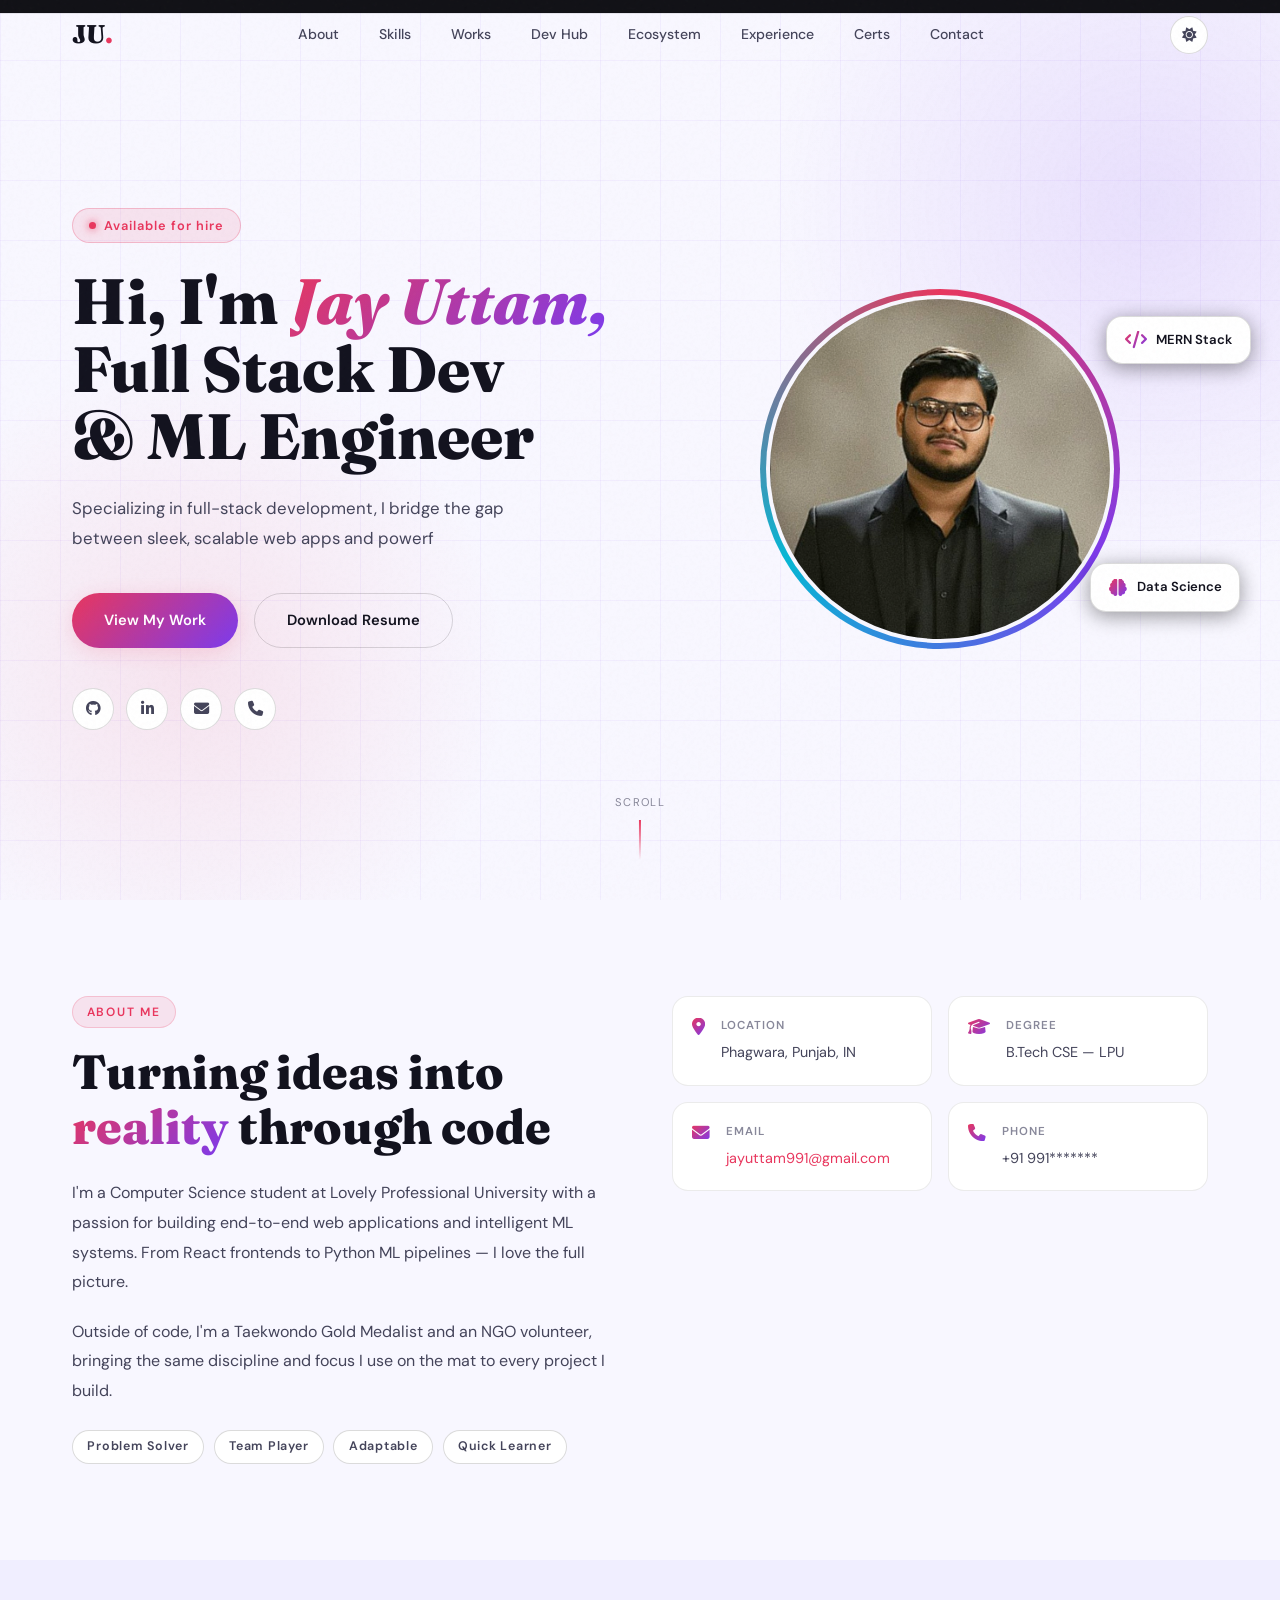
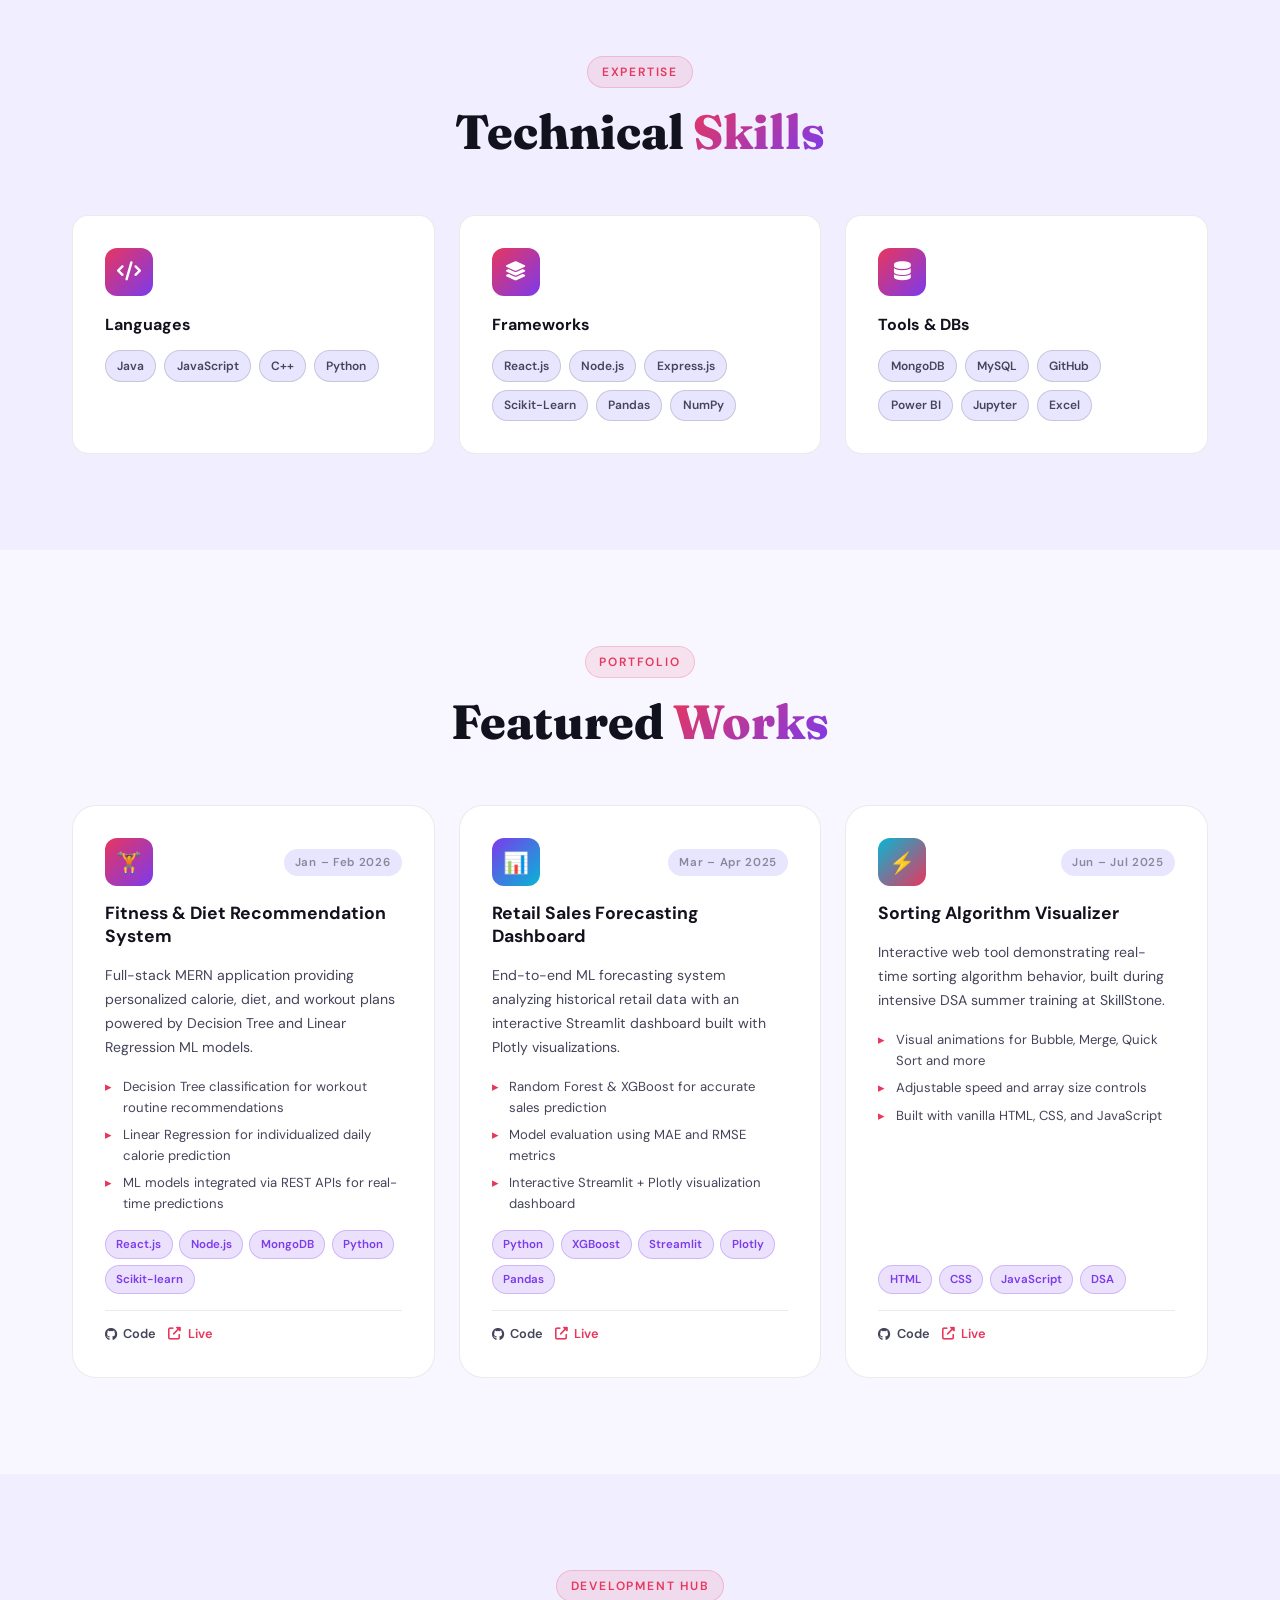
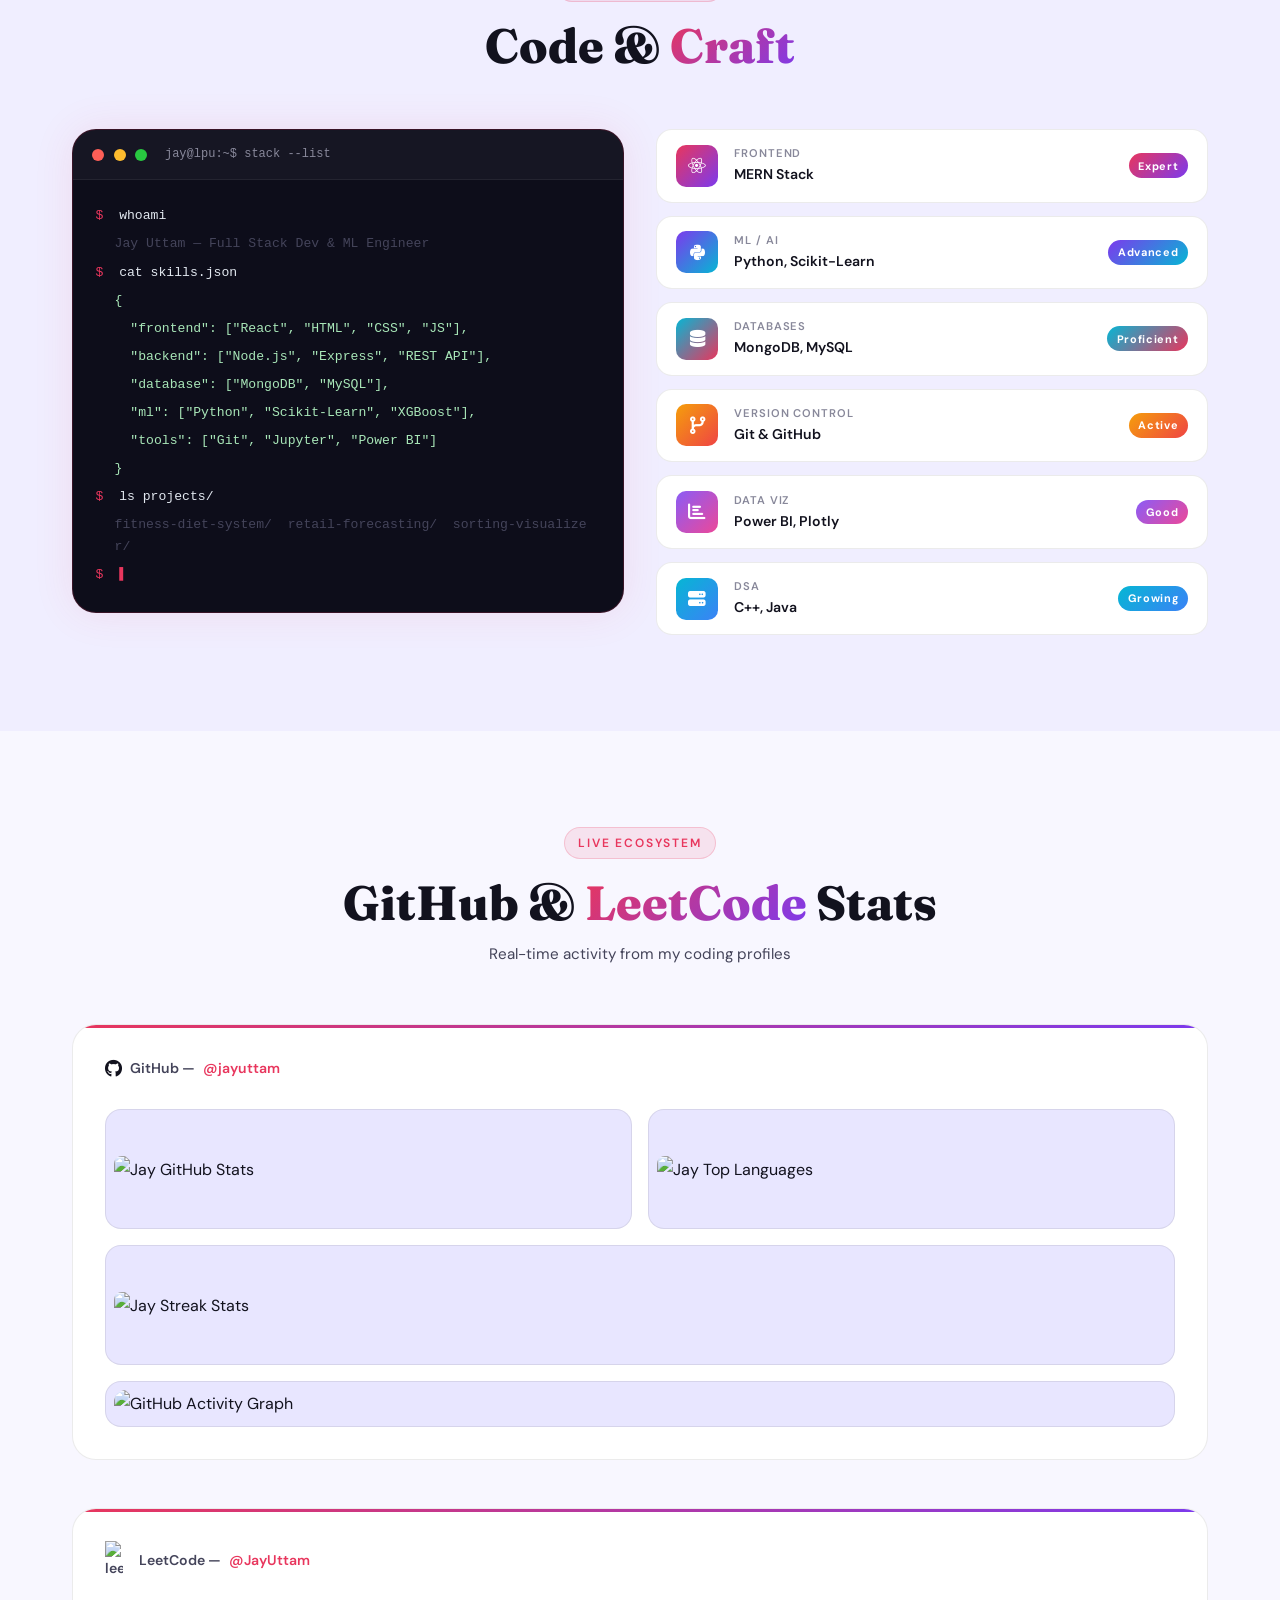
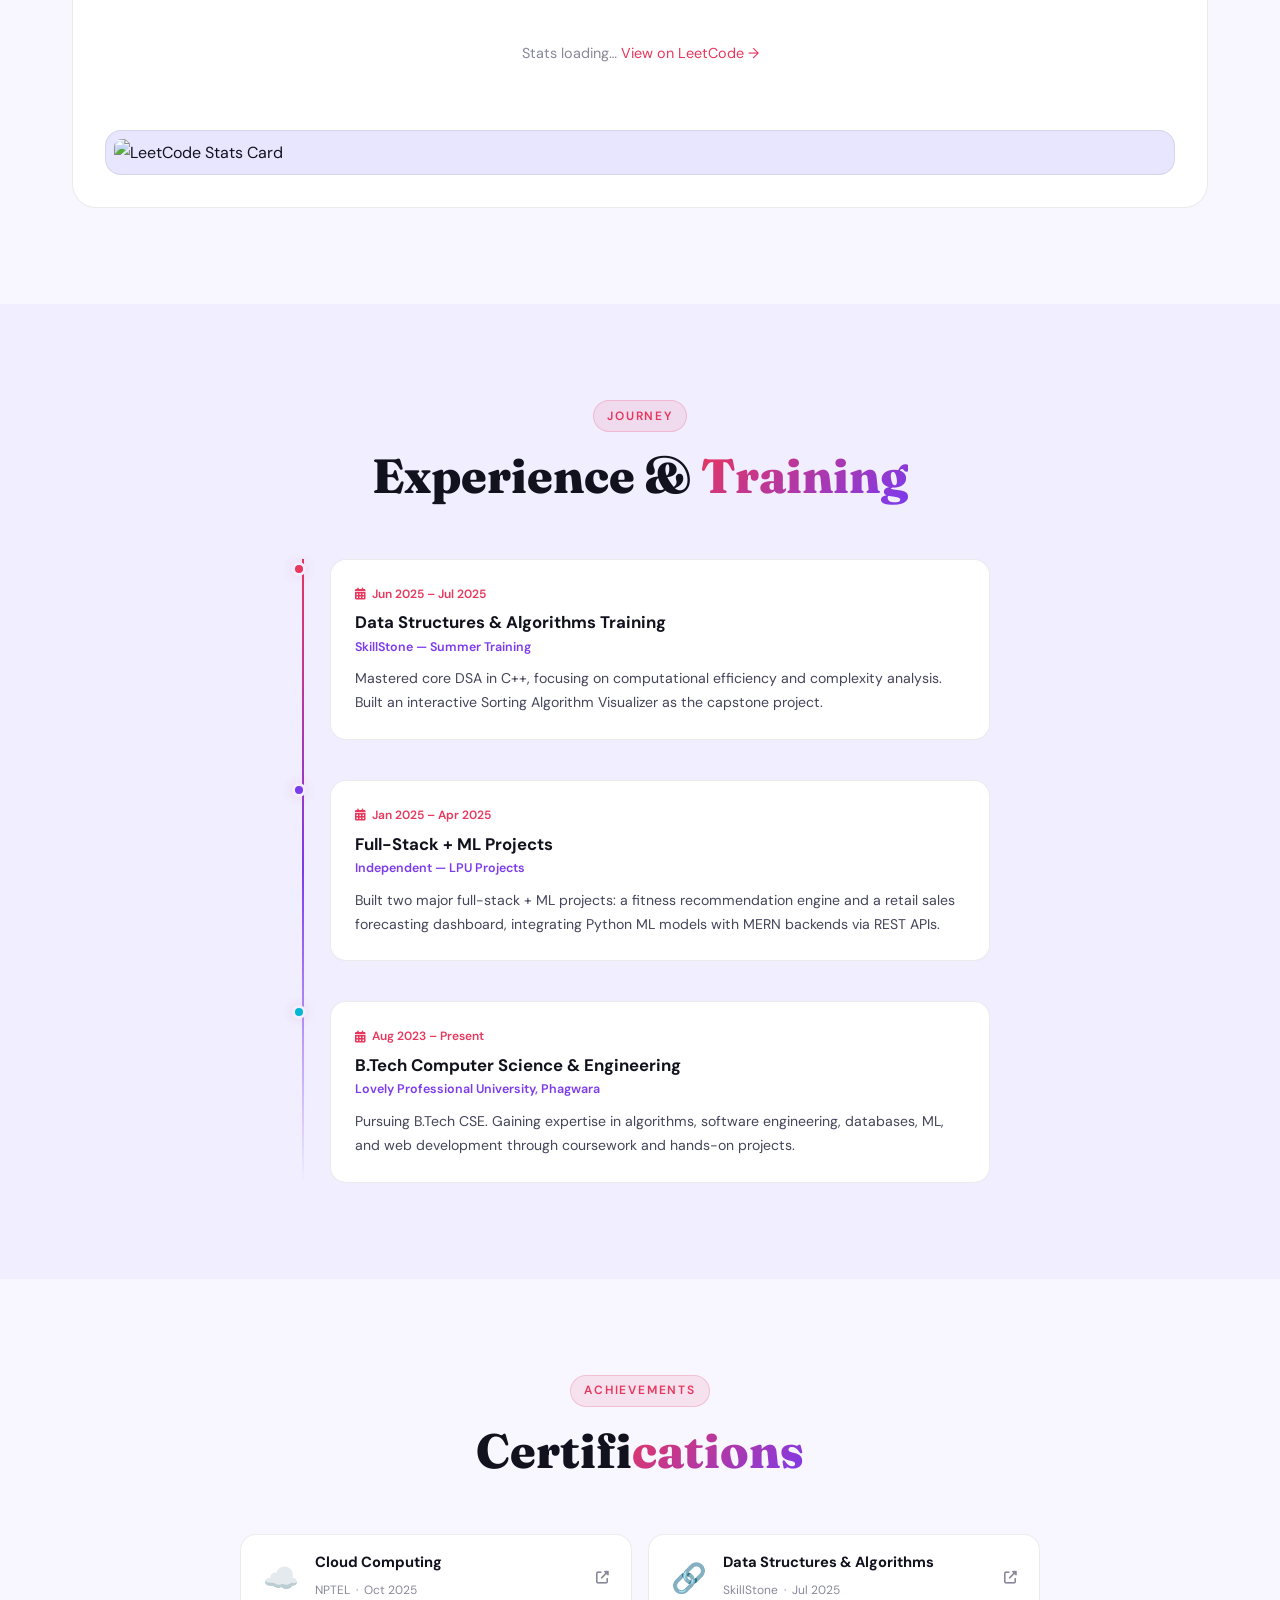
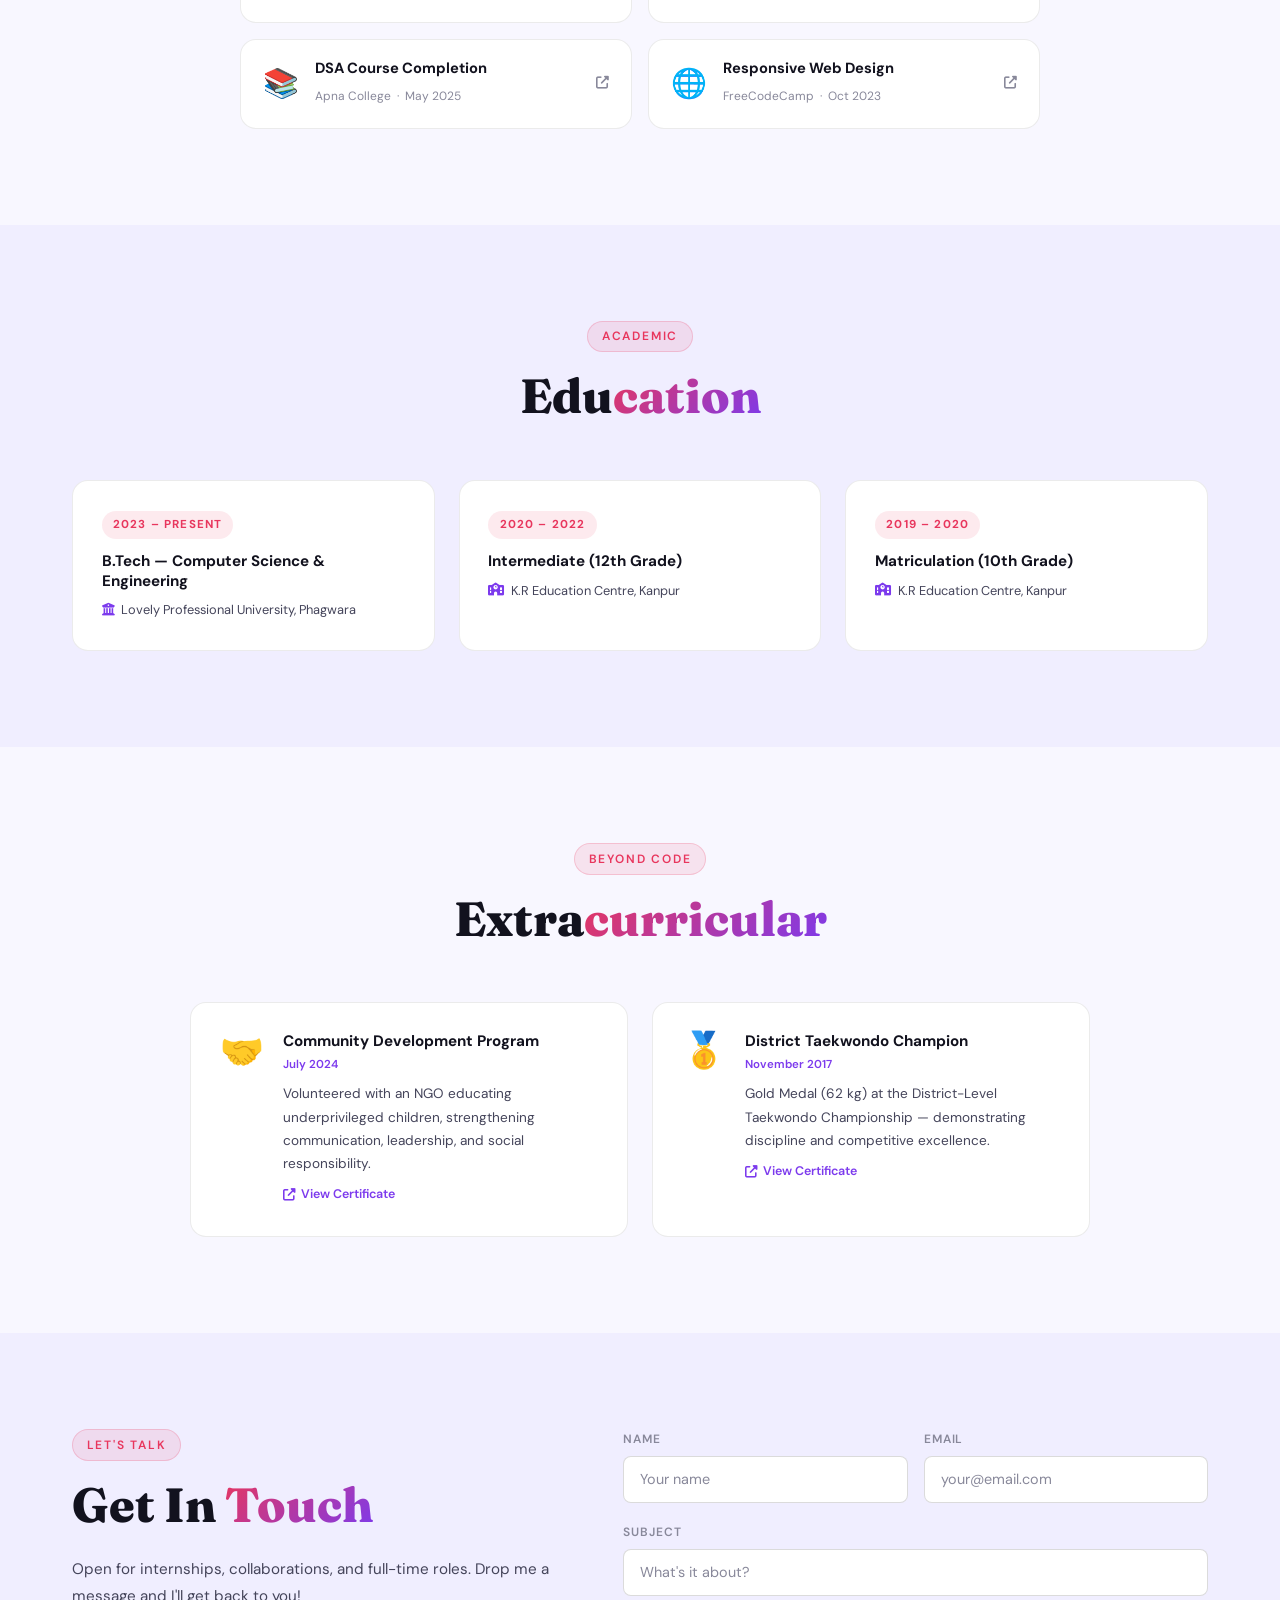
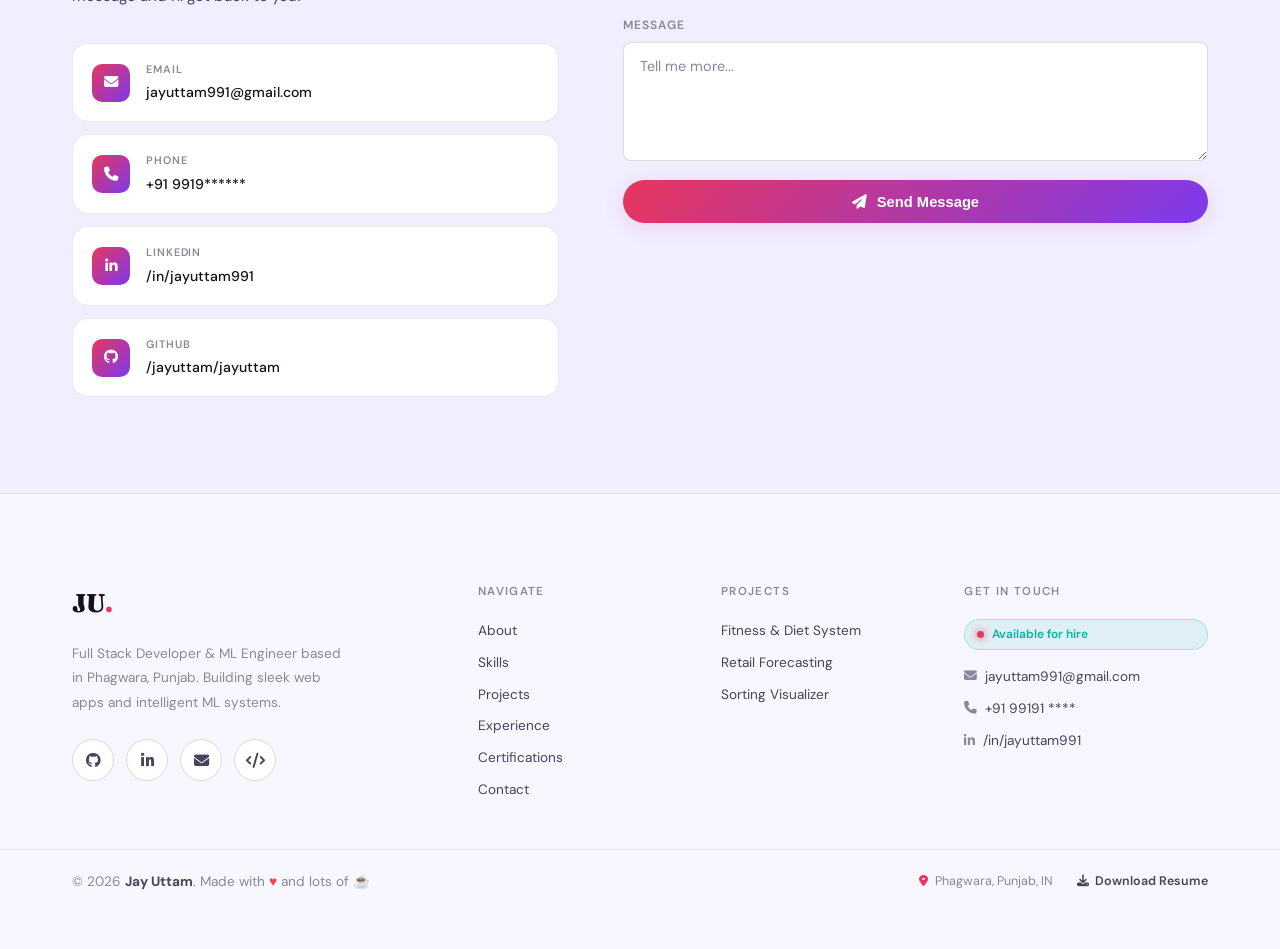
==== commit b8c5854c: "Update project links in footer" ====
--- a/index.html
+++ b/index.html
@@ -752,8 +752,8 @@
     <div class="footer-col">
       <h6 class="footer-col-title">Projects</h6>
       <a href="https://fitness-diet-recommendation-system-self.vercel.app/" target="_blank">Fitness &amp; Diet System</a>
-      <a href="https://github.com/jayuttam/Python_Project"                  target="_blank">Retail Forecasting</a>
-      <a href="https://github.com/jayuttam/Sorting-Algorithm-Visualizer"    target="_blank">Sorting Visualizer</a>
+      <a href="https://retailsalesforecastingapps.streamlit.app/" target="_blank">Retail Forecasting</a>
+      <a href="https://sortingalgorithmvisualizer-lac.vercel.app/"    target="_blank">Sorting Visualizer</a>
     </div>
 
     <!-- Contact -->
